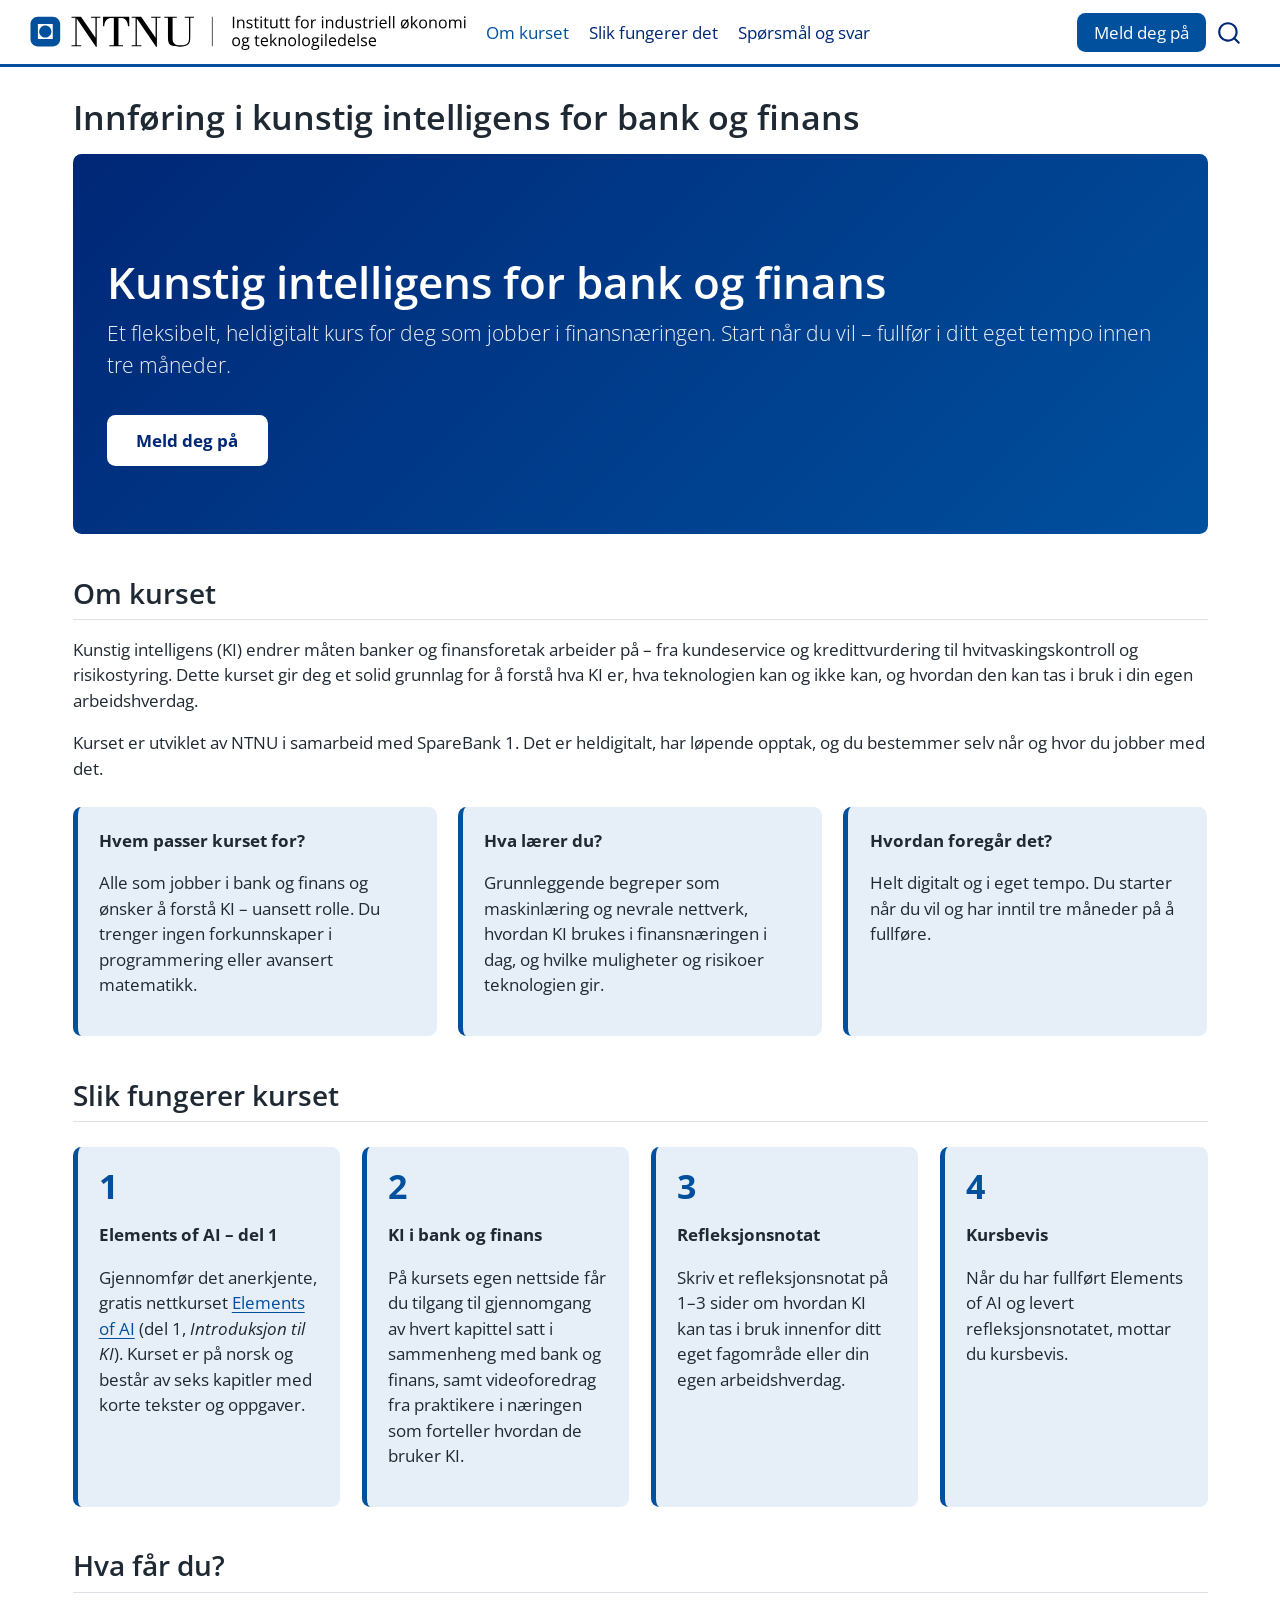
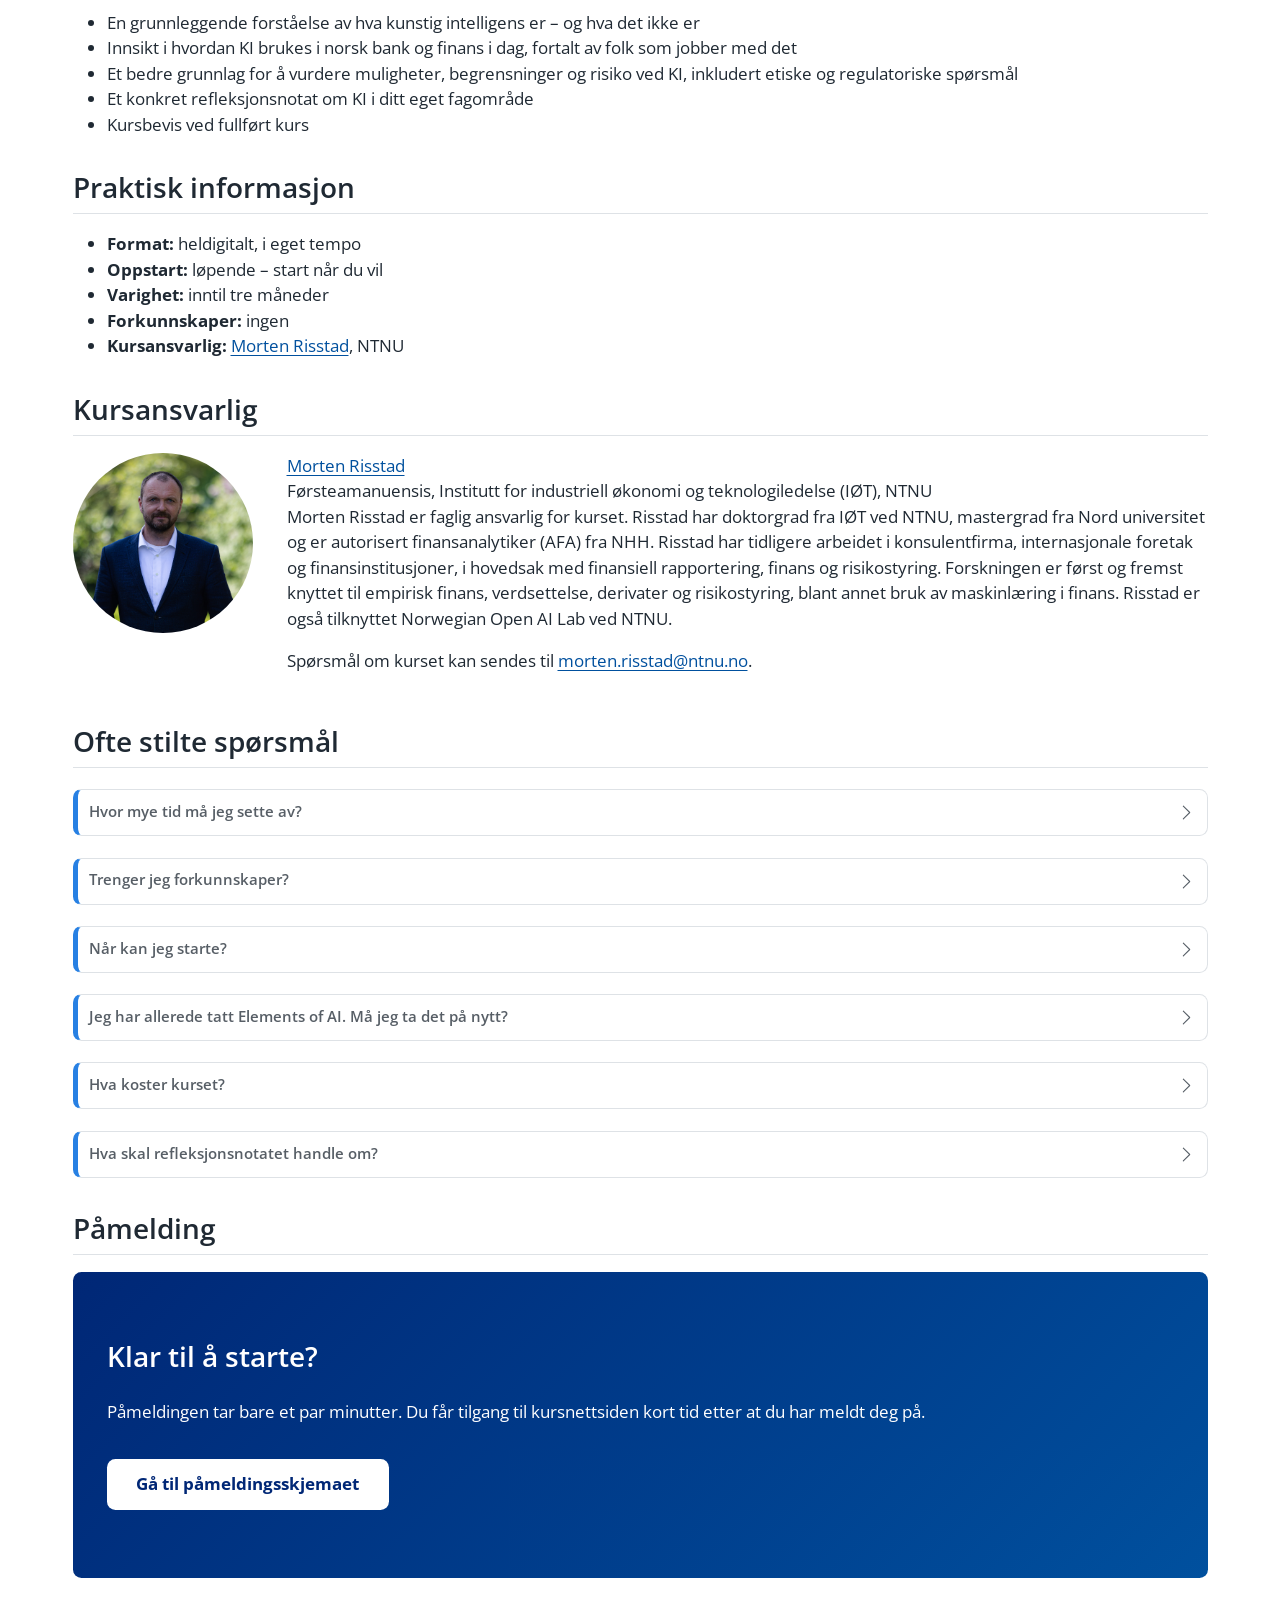
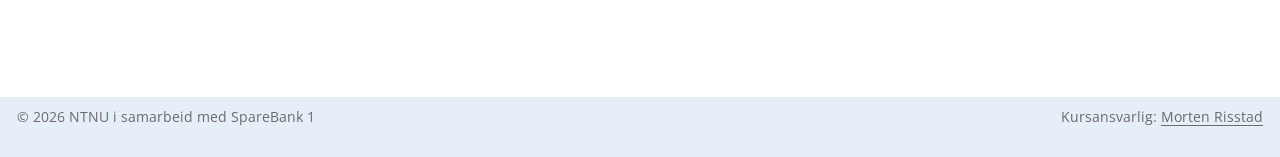
==== index.html @ 24c1d88e "Oppdater nettsiden 2026-10-18 07:39" ====
<!DOCTYPE html>
<html xmlns="http://www.w3.org/1999/xhtml" lang="nb" xml:lang="nb"><head>

<meta charset="utf-8">
<meta name="generator" content="quarto-1.6.40">

<meta name="viewport" content="width=device-width, initial-scale=1.0, user-scalable=yes">


<title>Innføring i kunstig intelligens for bank og finans – KI for bank og finans</title>
<style>
code{white-space: pre-wrap;}
span.smallcaps{font-variant: small-caps;}
div.columns{display: flex; gap: min(4vw, 1.5em);}
div.column{flex: auto; overflow-x: auto;}
div.hanging-indent{margin-left: 1.5em; text-indent: -1.5em;}
ul.task-list{list-style: none;}
ul.task-list li input[type="checkbox"] {
  width: 0.8em;
  margin: 0 0.8em 0.2em -1em; /* quarto-specific, see https://github.com/quarto-dev/quarto-cli/issues/4556 */ 
  vertical-align: middle;
}
</style>


<script src="site_libs/quarto-nav/quarto-nav.js"></script>
<script src="site_libs/quarto-nav/headroom.min.js"></script>
<script src="site_libs/clipboard/clipboard.min.js"></script>
<script src="site_libs/quarto-search/autocomplete.umd.js"></script>
<script src="site_libs/quarto-search/fuse.min.js"></script>
<script src="site_libs/quarto-search/quarto-search.js"></script>
<meta name="quarto:offset" content="./">
<link href="./assets/img/favicon.svg" rel="icon" type="image/svg+xml">
<script src="site_libs/quarto-html/quarto.js"></script>
<script src="site_libs/quarto-html/popper.min.js"></script>
<script src="site_libs/quarto-html/tippy.umd.min.js"></script>
<script src="site_libs/quarto-html/anchor.min.js"></script>
<link href="site_libs/quarto-html/tippy.css" rel="stylesheet">
<link href="site_libs/quarto-html/quarto-syntax-highlighting-549806ee2085284f45b00abea8c6df48.css" rel="stylesheet" id="quarto-text-highlighting-styles">
<script src="site_libs/bootstrap/bootstrap.min.js"></script>
<link href="site_libs/bootstrap/bootstrap-icons.css" rel="stylesheet">
<link href="site_libs/bootstrap/bootstrap-5472ae83352ba0368e7be6b1c4f71857.min.css" rel="stylesheet" append-hash="true" id="quarto-bootstrap" data-mode="light">
<script id="quarto-search-options" type="application/json">{
  "location": "navbar",
  "copy-button": false,
  "collapse-after": 3,
  "panel-placement": "end",
  "type": "overlay",
  "limit": 50,
  "keyboard-shortcut": [
    "f",
    "/",
    "s"
  ],
  "show-item-context": false,
  "language": {
    "search-no-results-text": "Ingen resultater",
    "search-matching-documents-text": "Samsvarende dokumenter",
    "search-copy-link-title": "Kopier link for å søke",
    "search-hide-matches-text": "Skjul ytterlige resultater",
    "search-more-match-text": "annet resultat i dette dokumentet",
    "search-more-matches-text": "andre resultater i dette dokumentet",
    "search-clear-button-title": "Tøm",
    "search-text-placeholder": "",
    "search-detached-cancel-button-title": "Avbryt",
    "search-submit-button-title": "Send inn",
    "search-label": "Søk"
  }
}</script>
<style>html{ scroll-behavior: smooth; }</style>


</head>

<body class="nav-fixed">

<div id="quarto-search-results"></div>
  <header id="quarto-header" class="headroom fixed-top">
    <nav class="navbar navbar-expand-lg " data-bs-theme="dark">
      <div class="navbar-container container-fluid">
      <div class="navbar-brand-container mx-auto">
    <a href="./index.html" class="navbar-brand navbar-brand-logo">
    <img src="./assets/img/logo-iot.svg" alt="NTNU – Institutt for industriell økonomi og teknologiledelse" class="navbar-logo">
    </a>
  </div>
            <div id="quarto-search" class="" title="Søk"></div>
          <button class="navbar-toggler" type="button" data-bs-toggle="collapse" data-bs-target="#navbarCollapse" aria-controls="navbarCollapse" role="menu" aria-expanded="false" aria-label="Slå på navigering" onclick="if (window.quartoToggleHeadroom) { window.quartoToggleHeadroom(); }">
  <span class="navbar-toggler-icon"></span>
</button>
          <div class="collapse navbar-collapse" id="navbarCollapse">
            <ul class="navbar-nav navbar-nav-scroll me-auto">
  <li class="nav-item">
    <a class="nav-link active" href="./index.html" aria-current="page"> 
<span class="menu-text">Om kurset</span></a>
  </li>  
  <li class="nav-item">
    <a class="nav-link" href="./index.html#slik-fungerer-kurset"> 
<span class="menu-text">Slik fungerer det</span></a>
  </li>  
  <li class="nav-item">
    <a class="nav-link" href="./index.html#ofte-stilte-sporsmal"> 
<span class="menu-text">Spørsmål og svar</span></a>
  </li>  
</ul>
            <ul class="navbar-nav navbar-nav-scroll ms-auto">
  <li class="nav-item">
    <a class="nav-link" href="./index.html#pamelding"> 
<span class="menu-text">Meld deg på</span></a>
  </li>  
</ul>
          </div> <!-- /navcollapse -->
            <div class="quarto-navbar-tools">
</div>
      </div> <!-- /container-fluid -->
    </nav>
</header>
<!-- content -->
<div id="quarto-content" class="quarto-container page-columns page-rows-contents page-layout-full page-navbar">
<!-- sidebar -->
<!-- margin-sidebar -->
    
<!-- main -->
<main class="content column-page" id="quarto-document-content"><header id="title-block-header" class="quarto-title-block"><h1 class="title display-7">Innføring i kunstig intelligens for bank og finans</h1></header>

<header id="title-block-header">


</header>


<section id="kunstig-intelligens-for-bank-og-finans" class="level1 hero">
<h1>Kunstig intelligens for bank og finans</h1>
<p><span class="lead">Et fleksibelt, heldigitalt kurs for deg som jobber i finansnæringen. Start når du vil – fullfør i ditt eget tempo innen tre måneder.</span></p>
<p><a href="https://nettskjema.no/a/XXXXXX" class="btn-cta">Meld deg på</a></p>
</section>
<section id="om-kurset" class="level2">
<h2 class="anchored" data-anchor-id="om-kurset">Om kurset</h2>
<p>Kunstig intelligens (KI) endrer måten banker og finansforetak arbeider på – fra kundeservice og kredittvurdering til hvitvaskingskontroll og risikostyring. Dette kurset gir deg et solid grunnlag for å forstå hva KI er, hva teknologien kan og ikke kan, og hvordan den kan tas i bruk i din egen arbeidshverdag.</p>
<p>Kurset er utviklet av NTNU i samarbeid med SpareBank 1. Det er heldigitalt, har løpende opptak, og du bestemmer selv når og hvor du jobber med det.</p>
<div class="card-grid">
<div class="step-card">
<p><strong>Hvem passer kurset for?</strong></p>
<p>Alle som jobber i bank og finans og ønsker å forstå KI – uansett rolle. Du trenger ingen forkunnskaper i programmering eller avansert matematikk.</p>
</div>
<div class="step-card">
<p><strong>Hva lærer du?</strong></p>
<p>Grunnleggende begreper som maskinlæring og nevrale nettverk, hvordan KI brukes i finansnæringen i dag, og hvilke muligheter og risikoer teknologien gir.</p>
</div>
<div class="step-card">
<p><strong>Hvordan foregår det?</strong></p>
<p>Helt digitalt og i eget tempo. Du starter når du vil og har inntil tre måneder på å fullføre.</p>
</div>
</div>
</section>
<section id="slik-fungerer-kurset" class="level2">
<h2 class="anchored" data-anchor-id="slik-fungerer-kurset">Slik fungerer kurset</h2>
<div class="card-grid">
<div class="step-card">
<p><span class="step-number">1</span></p>
<p><strong>Elements of AI – del 1</strong></p>
<p>Gjennomfør det anerkjente, gratis nettkurset <a href="https://www.elementsofai.com/no/">Elements of AI</a> (del 1, <em>Introduksjon til KI</em>). Kurset er på norsk og består av seks kapitler med korte tekster og oppgaver.</p>
</div>
<div class="step-card">
<p><span class="step-number">2</span></p>
<p><strong>KI i bank og finans</strong></p>
<p>På kursets egen nettside får du tilgang til gjennomgang av hvert kapittel satt i sammenheng med bank og finans, samt videoforedrag fra praktikere i næringen som forteller hvordan de bruker KI.</p>
</div>
<div class="step-card">
<p><span class="step-number">3</span></p>
<p><strong>Refleksjonsnotat</strong></p>
<p>Skriv et refleksjonsnotat på 1–3 sider om hvordan KI kan tas i bruk innenfor ditt eget fagområde eller din egen arbeidshverdag.</p>
</div>
<div class="step-card">
<p><span class="step-number">4</span></p>
<p><strong>Kursbevis</strong></p>
<p>Når du har fullført Elements of AI og levert refleksjonsnotatet, mottar du kursbevis.</p>
</div>
</div>
</section>
<section id="hva-far-du" class="level2">
<h2 class="anchored" data-anchor-id="hva-far-du">Hva får du?</h2>
<ul>
<li>En grunnleggende forståelse av hva kunstig intelligens er – og hva det ikke er</li>
<li>Innsikt i hvordan KI brukes i norsk bank og finans i dag, fortalt av folk som jobber med det</li>
<li>Et bedre grunnlag for å vurdere muligheter, begrensninger og risiko ved KI, inkludert etiske og regulatoriske spørsmål</li>
<li>Et konkret refleksjonsnotat om KI i ditt eget fagområde</li>
<li>Kursbevis ved fullført kurs</li>
</ul>
</section>
<section id="praktisk-informasjon" class="level2">
<h2 class="anchored" data-anchor-id="praktisk-informasjon">Praktisk informasjon</h2>
<ul>
<li><strong>Format:</strong> heldigitalt, i eget tempo</li>
<li><strong>Oppstart:</strong> løpende – start når du vil</li>
<li><strong>Varighet:</strong> inntil tre måneder</li>
<li><strong>Forkunnskaper:</strong> ingen</li>
<li><strong>Kursansvarlig:</strong> <a href="https://www.ntnu.no/ansatte/morten.risstad">Morten Risstad</a>, NTNU</li>
</ul>
</section>
<section id="kursansvarlig" class="level2">
<h2 class="anchored" data-anchor-id="kursansvarlig">Kursansvarlig</h2>
<div class="kursansvarlig">
<p><img src="bilder/morten-risstad.jpg" class="portrett img-fluid" alt="Portrett av Morten Risstad"></p>
<div class="kursansvarlig-tekst">
<p><strong><a href="https://www.ntnu.no/ansatte/morten.risstad">Morten Risstad</a></strong><br>
Førsteamanuensis, Institutt for industriell økonomi og teknologiledelse (IØT), NTNU</p>
<p>Morten Risstad er faglig ansvarlig for kurset. Risstad har doktorgrad fra IØT ved NTNU, mastergrad fra Nord universitet og er autorisert finansanalytiker (AFA) fra NHH. Risstad har tidligere arbeidet i konsulentfirma, internasjonale foretak og finansinstitusjoner, i hovedsak med finansiell rapportering, finans og risikostyring. Forskningen er først og fremst knyttet til empirisk finans, verdsettelse, derivater og risikostyring, blant annet bruk av maskinlæring i finans. Risstad er også tilknyttet Norwegian Open AI Lab ved NTNU.</p>
<p>Spørsmål om kurset kan sendes til <a href="mailto:morten.risstad@ntnu.no">morten.risstad@ntnu.no</a>.</p>
</div>
</div>
</section>
<section id="ofte-stilte-sporsmal" class="level2">
<h2 class="anchored" data-anchor-id="ofte-stilte-sporsmal">Ofte stilte spørsmål</h2>
<div class="callout callout-style-simple callout-note no-icon callout-titled">
<div class="callout-header d-flex align-content-center" data-bs-toggle="collapse" data-bs-target=".callout-1-contents" aria-controls="callout-1" aria-expanded="false" aria-label="Toggle callout">
<div class="callout-icon-container">
<i class="callout-icon no-icon"></i>
</div>
<div class="callout-title-container flex-fill">
Hvor mye tid må jeg sette av?
</div>
<div class="callout-btn-toggle d-inline-block border-0 py-1 ps-1 pe-0 float-end"><i class="callout-toggle"></i></div>
</div>
<div id="callout-1" class="callout-1-contents callout-collapse collapse">
<div class="callout-body-container callout-body">
<p>Det varierer fra person til person. Elements of AI er laget for å kunne tas ved siden av jobb, og du har inntil tre måneder på deg til å fullføre hele kurset.</p>
</div>
</div>
</div>
<div class="callout callout-style-simple callout-note no-icon callout-titled">
<div class="callout-header d-flex align-content-center" data-bs-toggle="collapse" data-bs-target=".callout-2-contents" aria-controls="callout-2" aria-expanded="false" aria-label="Toggle callout">
<div class="callout-icon-container">
<i class="callout-icon no-icon"></i>
</div>
<div class="callout-title-container flex-fill">
Trenger jeg forkunnskaper?
</div>
<div class="callout-btn-toggle d-inline-block border-0 py-1 ps-1 pe-0 float-end"><i class="callout-toggle"></i></div>
</div>
<div id="callout-2" class="callout-2-contents callout-collapse collapse">
<div class="callout-body-container callout-body">
<p>Nei. Kurset krever ingen kunnskaper om programmering eller avansert matematikk.</p>
</div>
</div>
</div>
<div class="callout callout-style-simple callout-note no-icon callout-titled">
<div class="callout-header d-flex align-content-center" data-bs-toggle="collapse" data-bs-target=".callout-3-contents" aria-controls="callout-3" aria-expanded="false" aria-label="Toggle callout">
<div class="callout-icon-container">
<i class="callout-icon no-icon"></i>
</div>
<div class="callout-title-container flex-fill">
Når kan jeg starte?
</div>
<div class="callout-btn-toggle d-inline-block border-0 py-1 ps-1 pe-0 float-end"><i class="callout-toggle"></i></div>
</div>
<div id="callout-3" class="callout-3-contents callout-collapse collapse">
<div class="callout-body-container callout-body">
<p>Når du vil. Kurset har løpende opptak, og du får tilgang til kursnettsiden kort tid etter påmelding.</p>
</div>
</div>
</div>
<div class="callout callout-style-simple callout-note no-icon callout-titled">
<div class="callout-header d-flex align-content-center" data-bs-toggle="collapse" data-bs-target=".callout-4-contents" aria-controls="callout-4" aria-expanded="false" aria-label="Toggle callout">
<div class="callout-icon-container">
<i class="callout-icon no-icon"></i>
</div>
<div class="callout-title-container flex-fill">
Jeg har allerede tatt Elements of AI. Må jeg ta det på nytt?
</div>
<div class="callout-btn-toggle d-inline-block border-0 py-1 ps-1 pe-0 float-end"><i class="callout-toggle"></i></div>
</div>
<div id="callout-4" class="callout-4-contents callout-collapse collapse">
<div class="callout-body-container callout-body">
<p>Nei. Har du allerede fullført del 1 av Elements of AI, kan du legge ved kursbeviset ditt derfra og gå rett videre til kursnettsiden og refleksjonsnotatet.</p>
</div>
</div>
</div>
<div class="callout callout-style-simple callout-note no-icon callout-titled">
<div class="callout-header d-flex align-content-center" data-bs-toggle="collapse" data-bs-target=".callout-5-contents" aria-controls="callout-5" aria-expanded="false" aria-label="Toggle callout">
<div class="callout-icon-container">
<i class="callout-icon no-icon"></i>
</div>
<div class="callout-title-container flex-fill">
Hva koster kurset?
</div>
<div class="callout-btn-toggle d-inline-block border-0 py-1 ps-1 pe-0 float-end"><i class="callout-toggle"></i></div>
</div>
<div id="callout-5" class="callout-5-contents callout-collapse collapse">
<div class="callout-body-container callout-body">
<p>Ta kontakt med kursansvarlig for pris og vilkår.</p>
</div>
</div>
</div>
<div class="callout callout-style-simple callout-note no-icon callout-titled">
<div class="callout-header d-flex align-content-center" data-bs-toggle="collapse" data-bs-target=".callout-6-contents" aria-controls="callout-6" aria-expanded="false" aria-label="Toggle callout">
<div class="callout-icon-container">
<i class="callout-icon no-icon"></i>
</div>
<div class="callout-title-container flex-fill">
Hva skal refleksjonsnotatet handle om?
</div>
<div class="callout-btn-toggle d-inline-block border-0 py-1 ps-1 pe-0 float-end"><i class="callout-toggle"></i></div>
</div>
<div id="callout-6" class="callout-6-contents callout-collapse collapse">
<div class="callout-body-container callout-body">
<p>Du reflekterer over hvordan KI kan brukes innenfor ditt eget fagområde: Hvilke oppgaver kan KI løse eller forbedre? Hvilke gevinster og risikoer ser du? Nærmere retningslinjer finner du på kursnettsiden.</p>
</div>
</div>
</div>
</section>
<section id="pamelding" class="level2">
<h2 class="anchored" data-anchor-id="pamelding">Påmelding</h2>
</section>
<section id="klar-til-å-starte" class="level2 unnumbered hero">
<h2 class="unnumbered anchored" data-anchor-id="klar-til-å-starte">Klar til å starte?</h2>
<p>Påmeldingen tar bare et par minutter. Du får tilgang til kursnettsiden kort tid etter at du har meldt deg på.</p>
<p><a href="https://nettskjema.no/a/XXXXXX" class="btn-cta">Gå til påmeldingsskjemaet</a></p>
</section>



</main> <!-- /main -->
<script id="quarto-html-after-body" type="application/javascript">
window.document.addEventListener("DOMContentLoaded", function (event) {
  const toggleBodyColorMode = (bsSheetEl) => {
    const mode = bsSheetEl.getAttribute("data-mode");
    const bodyEl = window.document.querySelector("body");
    if (mode === "dark") {
      bodyEl.classList.add("quarto-dark");
      bodyEl.classList.remove("quarto-light");
    } else {
      bodyEl.classList.add("quarto-light");
      bodyEl.classList.remove("quarto-dark");
    }
  }
  const toggleBodyColorPrimary = () => {
    const bsSheetEl = window.document.querySelector("link#quarto-bootstrap");
    if (bsSheetEl) {
      toggleBodyColorMode(bsSheetEl);
    }
  }
  toggleBodyColorPrimary();  
  const icon = "";
  const anchorJS = new window.AnchorJS();
  anchorJS.options = {
    placement: 'right',
    icon: icon
  };
  anchorJS.add('.anchored');
  const isCodeAnnotation = (el) => {
    for (const clz of el.classList) {
      if (clz.startsWith('code-annotation-')) {                     
        return true;
      }
    }
    return false;
  }
  const onCopySuccess = function(e) {
    // button target
    const button = e.trigger;
    // don't keep focus
    button.blur();
    // flash "checked"
    button.classList.add('code-copy-button-checked');
    var currentTitle = button.getAttribute("title");
    button.setAttribute("title", "Kopiert!");
    let tooltip;
    if (window.bootstrap) {
      button.setAttribute("data-bs-toggle", "tooltip");
      button.setAttribute("data-bs-placement", "left");
      button.setAttribute("data-bs-title", "Kopiert!");
      tooltip = new bootstrap.Tooltip(button, 
        { trigger: "manual", 
          customClass: "code-copy-button-tooltip",
          offset: [0, -8]});
      tooltip.show();    
    }
    setTimeout(function() {
      if (tooltip) {
        tooltip.hide();
        button.removeAttribute("data-bs-title");
        button.removeAttribute("data-bs-toggle");
        button.removeAttribute("data-bs-placement");
      }
      button.setAttribute("title", currentTitle);
      button.classList.remove('code-copy-button-checked');
    }, 1000);
    // clear code selection
    e.clearSelection();
  }
  const getTextToCopy = function(trigger) {
      const codeEl = trigger.previousElementSibling.cloneNode(true);
      for (const childEl of codeEl.children) {
        if (isCodeAnnotation(childEl)) {
          childEl.remove();
        }
      }
      return codeEl.innerText;
  }
  const clipboard = new window.ClipboardJS('.code-copy-button:not([data-in-quarto-modal])', {
    text: getTextToCopy
  });
  clipboard.on('success', onCopySuccess);
  if (window.document.getElementById('quarto-embedded-source-code-modal')) {
    const clipboardModal = new window.ClipboardJS('.code-copy-button[data-in-quarto-modal]', {
      text: getTextToCopy,
      container: window.document.getElementById('quarto-embedded-source-code-modal')
    });
    clipboardModal.on('success', onCopySuccess);
  }
    var localhostRegex = new RegExp(/^(?:http|https):\/\/localhost\:?[0-9]*\//);
    var mailtoRegex = new RegExp(/^mailto:/);
      var filterRegex = new RegExp('/' + window.location.host + '/');
    var isInternal = (href) => {
        return filterRegex.test(href) || localhostRegex.test(href) || mailtoRegex.test(href);
    }
    // Inspect non-navigation links and adorn them if external
 	var links = window.document.querySelectorAll('a[href]:not(.nav-link):not(.navbar-brand):not(.toc-action):not(.sidebar-link):not(.sidebar-item-toggle):not(.pagination-link):not(.no-external):not([aria-hidden]):not(.dropdown-item):not(.quarto-navigation-tool):not(.about-link)');
    for (var i=0; i<links.length; i++) {
      const link = links[i];
      if (!isInternal(link.href)) {
        // undo the damage that might have been done by quarto-nav.js in the case of
        // links that we want to consider external
        if (link.dataset.originalHref !== undefined) {
          link.href = link.dataset.originalHref;
        }
          // target, if specified
          link.setAttribute("target", "_blank");
          if (link.getAttribute("rel") === null) {
            link.setAttribute("rel", "noopener");
          }
      }
    }
  function tippyHover(el, contentFn, onTriggerFn, onUntriggerFn) {
    const config = {
      allowHTML: true,
      maxWidth: 500,
      delay: 100,
      arrow: false,
      appendTo: function(el) {
          return el.parentElement;
      },
      interactive: true,
      interactiveBorder: 10,
      theme: 'quarto',
      placement: 'bottom-start',
    };
    if (contentFn) {
      config.content = contentFn;
    }
    if (onTriggerFn) {
      config.onTrigger = onTriggerFn;
    }
    if (onUntriggerFn) {
      config.onUntrigger = onUntriggerFn;
    }
    window.tippy(el, config); 
  }
  const noterefs = window.document.querySelectorAll('a[role="doc-noteref"]');
  for (var i=0; i<noterefs.length; i++) {
    const ref = noterefs[i];
    tippyHover(ref, function() {
      // use id or data attribute instead here
      let href = ref.getAttribute('data-footnote-href') || ref.getAttribute('href');
      try { href = new URL(href).hash; } catch {}
      const id = href.replace(/^#\/?/, "");
      const note = window.document.getElementById(id);
      if (note) {
        return note.innerHTML;
      } else {
        return "";
      }
    });
  }
  const xrefs = window.document.querySelectorAll('a.quarto-xref');
  const processXRef = (id, note) => {
    // Strip column container classes
    const stripColumnClz = (el) => {
      el.classList.remove("page-full", "page-columns");
      if (el.children) {
        for (const child of el.children) {
          stripColumnClz(child);
        }
      }
    }
    stripColumnClz(note)
    if (id === null || id.startsWith('sec-')) {
      // Special case sections, only their first couple elements
      const container = document.createElement("div");
      if (note.children && note.children.length > 2) {
        container.appendChild(note.children[0].cloneNode(true));
        for (let i = 1; i < note.children.length; i++) {
          const child = note.children[i];
          if (child.tagName === "P" && child.innerText === "") {
            continue;
          } else {
            container.appendChild(child.cloneNode(true));
            break;
          }
        }
        if (window.Quarto?.typesetMath) {
          window.Quarto.typesetMath(container);
        }
        return container.innerHTML
      } else {
        if (window.Quarto?.typesetMath) {
          window.Quarto.typesetMath(note);
        }
        return note.innerHTML;
      }
    } else {
      // Remove any anchor links if they are present
      const anchorLink = note.querySelector('a.anchorjs-link');
      if (anchorLink) {
        anchorLink.remove();
      }
      if (window.Quarto?.typesetMath) {
        window.Quarto.typesetMath(note);
      }
      if (note.classList.contains("callout")) {
        return note.outerHTML;
      } else {
        return note.innerHTML;
      }
    }
  }
  for (var i=0; i<xrefs.length; i++) {
    const xref = xrefs[i];
    tippyHover(xref, undefined, function(instance) {
      instance.disable();
      let url = xref.getAttribute('href');
      let hash = undefined; 
      if (url.startsWith('#')) {
        hash = url;
      } else {
        try { hash = new URL(url).hash; } catch {}
      }
      if (hash) {
        const id = hash.replace(/^#\/?/, "");
        const note = window.document.getElementById(id);
        if (note !== null) {
          try {
            const html = processXRef(id, note.cloneNode(true));
            instance.setContent(html);
          } finally {
            instance.enable();
            instance.show();
          }
        } else {
          // See if we can fetch this
          fetch(url.split('#')[0])
          .then(res => res.text())
          .then(html => {
            const parser = new DOMParser();
            const htmlDoc = parser.parseFromString(html, "text/html");
            const note = htmlDoc.getElementById(id);
            if (note !== null) {
              const html = processXRef(id, note);
              instance.setContent(html);
            } 
          }).finally(() => {
            instance.enable();
            instance.show();
          });
        }
      } else {
        // See if we can fetch a full url (with no hash to target)
        // This is a special case and we should probably do some content thinning / targeting
        fetch(url)
        .then(res => res.text())
        .then(html => {
          const parser = new DOMParser();
          const htmlDoc = parser.parseFromString(html, "text/html");
          const note = htmlDoc.querySelector('main.content');
          if (note !== null) {
            // This should only happen for chapter cross references
            // (since there is no id in the URL)
            // remove the first header
            if (note.children.length > 0 && note.children[0].tagName === "HEADER") {
              note.children[0].remove();
            }
            const html = processXRef(null, note);
            instance.setContent(html);
          } 
        }).finally(() => {
          instance.enable();
          instance.show();
        });
      }
    }, function(instance) {
    });
  }
      let selectedAnnoteEl;
      const selectorForAnnotation = ( cell, annotation) => {
        let cellAttr = 'data-code-cell="' + cell + '"';
        let lineAttr = 'data-code-annotation="' +  annotation + '"';
        const selector = 'span[' + cellAttr + '][' + lineAttr + ']';
        return selector;
      }
      const selectCodeLines = (annoteEl) => {
        const doc = window.document;
        const targetCell = annoteEl.getAttribute("data-target-cell");
        const targetAnnotation = annoteEl.getAttribute("data-target-annotation");
        const annoteSpan = window.document.querySelector(selectorForAnnotation(targetCell, targetAnnotation));
        const lines = annoteSpan.getAttribute("data-code-lines").split(",");
        const lineIds = lines.map((line) => {
          return targetCell + "-" + line;
        })
        let top = null;
        let height = null;
        let parent = null;
        if (lineIds.length > 0) {
            //compute the position of the single el (top and bottom and make a div)
            const el = window.document.getElementById(lineIds[0]);
            top = el.offsetTop;
            height = el.offsetHeight;
            parent = el.parentElement.parentElement;
          if (lineIds.length > 1) {
            const lastEl = window.document.getElementById(lineIds[lineIds.length - 1]);
            const bottom = lastEl.offsetTop + lastEl.offsetHeight;
            height = bottom - top;
          }
          if (top !== null && height !== null && parent !== null) {
            // cook up a div (if necessary) and position it 
            let div = window.document.getElementById("code-annotation-line-highlight");
            if (div === null) {
              div = window.document.createElement("div");
              div.setAttribute("id", "code-annotation-line-highlight");
              div.style.position = 'absolute';
              parent.appendChild(div);
            }
            div.style.top = top - 2 + "px";
            div.style.height = height + 4 + "px";
            div.style.left = 0;
            let gutterDiv = window.document.getElementById("code-annotation-line-highlight-gutter");
            if (gutterDiv === null) {
              gutterDiv = window.document.createElement("div");
              gutterDiv.setAttribute("id", "code-annotation-line-highlight-gutter");
              gutterDiv.style.position = 'absolute';
              const codeCell = window.document.getElementById(targetCell);
              const gutter = codeCell.querySelector('.code-annotation-gutter');
              gutter.appendChild(gutterDiv);
            }
            gutterDiv.style.top = top - 2 + "px";
            gutterDiv.style.height = height + 4 + "px";
          }
          selectedAnnoteEl = annoteEl;
        }
      };
      const unselectCodeLines = () => {
        const elementsIds = ["code-annotation-line-highlight", "code-annotation-line-highlight-gutter"];
        elementsIds.forEach((elId) => {
          const div = window.document.getElementById(elId);
          if (div) {
            div.remove();
          }
        });
        selectedAnnoteEl = undefined;
      };
        // Handle positioning of the toggle
    window.addEventListener(
      "resize",
      throttle(() => {
        elRect = undefined;
        if (selectedAnnoteEl) {
          selectCodeLines(selectedAnnoteEl);
        }
      }, 10)
    );
    function throttle(fn, ms) {
    let throttle = false;
    let timer;
      return (...args) => {
        if(!throttle) { // first call gets through
            fn.apply(this, args);
            throttle = true;
        } else { // all the others get throttled
            if(timer) clearTimeout(timer); // cancel #2
            timer = setTimeout(() => {
              fn.apply(this, args);
              timer = throttle = false;
            }, ms);
        }
      };
    }
      // Attach click handler to the DT
      const annoteDls = window.document.querySelectorAll('dt[data-target-cell]');
      for (const annoteDlNode of annoteDls) {
        annoteDlNode.addEventListener('click', (event) => {
          const clickedEl = event.target;
          if (clickedEl !== selectedAnnoteEl) {
            unselectCodeLines();
            const activeEl = window.document.querySelector('dt[data-target-cell].code-annotation-active');
            if (activeEl) {
              activeEl.classList.remove('code-annotation-active');
            }
            selectCodeLines(clickedEl);
            clickedEl.classList.add('code-annotation-active');
          } else {
            // Unselect the line
            unselectCodeLines();
            clickedEl.classList.remove('code-annotation-active');
          }
        });
      }
  const findCites = (el) => {
    const parentEl = el.parentElement;
    if (parentEl) {
      const cites = parentEl.dataset.cites;
      if (cites) {
        return {
          el,
          cites: cites.split(' ')
        };
      } else {
        return findCites(el.parentElement)
      }
    } else {
      return undefined;
    }
  };
  var bibliorefs = window.document.querySelectorAll('a[role="doc-biblioref"]');
  for (var i=0; i<bibliorefs.length; i++) {
    const ref = bibliorefs[i];
    const citeInfo = findCites(ref);
    if (citeInfo) {
      tippyHover(citeInfo.el, function() {
        var popup = window.document.createElement('div');
        citeInfo.cites.forEach(function(cite) {
          var citeDiv = window.document.createElement('div');
          citeDiv.classList.add('hanging-indent');
          citeDiv.classList.add('csl-entry');
          var biblioDiv = window.document.getElementById('ref-' + cite);
          if (biblioDiv) {
            citeDiv.innerHTML = biblioDiv.innerHTML;
          }
          popup.appendChild(citeDiv);
        });
        return popup.innerHTML;
      });
    }
  }
});
</script>
</div> <!-- /content -->
<footer class="footer">
  <div class="nav-footer">
    <div class="nav-footer-left">
<p>© 2026 NTNU i samarbeid med SpareBank 1</p>
</div>   
    <div class="nav-footer-center">
      &nbsp;
    </div>
    <div class="nav-footer-right">
<p>Kursansvarlig: <a href="https://www.ntnu.no/ansatte/morten.risstad">Morten Risstad</a></p>
</div>
  </div>
</footer>




<script src="site_libs/quarto-html/zenscroll-min.js"></script>
</body></html>
---- site_libs/quarto-html/tippy.css ----
.tippy-box[data-animation=fade][data-state=hidden]{opacity:0}[data-tippy-root]{max-width:calc(100vw - 10px)}.tippy-box{position:relative;background-color:#333;color:#fff;border-radius:4px;font-size:14px;line-height:1.4;white-space:normal;outline:0;transition-property:transform,visibility,opacity}.tippy-box[data-placement^=top]>.tippy-arrow{bottom:0}.tippy-box[data-placement^=top]>.tippy-arrow:before{bottom:-7px;left:0;border-width:8px 8px 0;border-top-color:initial;transform-origin:center top}.tippy-box[data-placement^=bottom]>.tippy-arrow{top:0}.tippy-box[data-placement^=bottom]>.tippy-arrow:before{top:-7px;left:0;border-width:0 8px 8px;border-bottom-color:initial;transform-origin:center bottom}.tippy-box[data-placement^=left]>.tippy-arrow{right:0}.tippy-box[data-placement^=left]>.tippy-arrow:before{border-width:8px 0 8px 8px;border-left-color:initial;right:-7px;transform-origin:center left}.tippy-box[data-placement^=right]>.tippy-arrow{left:0}.tippy-box[data-placement^=right]>.tippy-arrow:before{left:-7px;border-width:8px 8px 8px 0;border-right-color:initial;transform-origin:center right}.tippy-box[data-inertia][data-state=visible]{transition-timing-function:cubic-bezier(.54,1.5,.38,1.11)}.tippy-arrow{width:16px;height:16px;color:#333}.tippy-arrow:before{content:"";position:absolute;border-color:transparent;border-style:solid}.tippy-content{position:relative;padding:5px 9px;z-index:1}
---- site_libs/quarto-html/quarto-syntax-highlighting-549806ee2085284f45b00abea8c6df48.css ----
/* quarto syntax highlight colors */
:root {
  --quarto-hl-ot-color: #003B4F;
  --quarto-hl-at-color: #657422;
  --quarto-hl-ss-color: #20794D;
  --quarto-hl-an-color: #5E5E5E;
  --quarto-hl-fu-color: #4758AB;
  --quarto-hl-st-color: #20794D;
  --quarto-hl-cf-color: #003B4F;
  --quarto-hl-op-color: #5E5E5E;
  --quarto-hl-er-color: #AD0000;
  --quarto-hl-bn-color: #AD0000;
  --quarto-hl-al-color: #AD0000;
  --quarto-hl-va-color: #111111;
  --quarto-hl-bu-color: inherit;
  --quarto-hl-ex-color: inherit;
  --quarto-hl-pp-color: #AD0000;
  --quarto-hl-in-color: #5E5E5E;
  --quarto-hl-vs-color: #20794D;
  --quarto-hl-wa-color: #5E5E5E;
  --quarto-hl-do-color: #5E5E5E;
  --quarto-hl-im-color: #00769E;
  --quarto-hl-ch-color: #20794D;
  --quarto-hl-dt-color: #AD0000;
  --quarto-hl-fl-color: #AD0000;
  --quarto-hl-co-color: #5E5E5E;
  --quarto-hl-cv-color: #5E5E5E;
  --quarto-hl-cn-color: #8f5902;
  --quarto-hl-sc-color: #5E5E5E;
  --quarto-hl-dv-color: #AD0000;
  --quarto-hl-kw-color: #003B4F;
}

/* other quarto variables */
:root {
  --quarto-font-monospace: SFMono-Regular, Menlo, Monaco, Consolas, "Liberation Mono", "Courier New", monospace;
}

pre > code.sourceCode > span {
  color: #003B4F;
}

code span {
  color: #003B4F;
}

code.sourceCode > span {
  color: #003B4F;
}

div.sourceCode,
div.sourceCode pre.sourceCode {
  color: #003B4F;
}

code span.ot {
  color: #003B4F;
  font-style: inherit;
}

code span.at {
  color: #657422;
  font-style: inherit;
}

code span.ss {
  color: #20794D;
  font-style: inherit;
}

code span.an {
  color: #5E5E5E;
  font-style: inherit;
}

code span.fu {
  color: #4758AB;
  font-style: inherit;
}

code span.st {
  color: #20794D;
  font-style: inherit;
}

code span.cf {
  color: #003B4F;
  font-weight: bold;
  font-style: inherit;
}

code span.op {
  color: #5E5E5E;
  font-style: inherit;
}

code span.er {
  color: #AD0000;
  font-style: inherit;
}

code span.bn {
  color: #AD0000;
  font-style: inherit;
}

code span.al {
  color: #AD0000;
  font-style: inherit;
}

code span.va {
  color: #111111;
  font-style: inherit;
}

code span.bu {
  font-style: inherit;
}

code span.ex {
  font-style: inherit;
}

code span.pp {
  color: #AD0000;
  font-style: inherit;
}

code span.in {
  color: #5E5E5E;
  font-style: inherit;
}

code span.vs {
  color: #20794D;
  font-style: inherit;
}

code span.wa {
  color: #5E5E5E;
  font-style: italic;
}

code span.do {
  color: #5E5E5E;
  font-style: italic;
}

code span.im {
  color: #00769E;
  font-style: inherit;
}

code span.ch {
  color: #20794D;
  font-style: inherit;
}

code span.dt {
  color: #AD0000;
  font-style: inherit;
}

code span.fl {
  color: #AD0000;
  font-style: inherit;
}

code span.co {
  color: #5E5E5E;
  font-style: inherit;
}

code span.cv {
  color: #5E5E5E;
  font-style: italic;
}

code span.cn {
  color: #8f5902;
  font-style: inherit;
}

code span.sc {
  color: #5E5E5E;
  font-style: inherit;
}

code span.dv {
  color: #AD0000;
  font-style: inherit;
}

code span.kw {
  color: #003B4F;
  font-weight: bold;
  font-style: inherit;
}

.prevent-inlining {
  content: "</";
}

/*# sourceMappingURL=ae99138f4fbc2fb4c9f5e5cd69c22459.css.map */
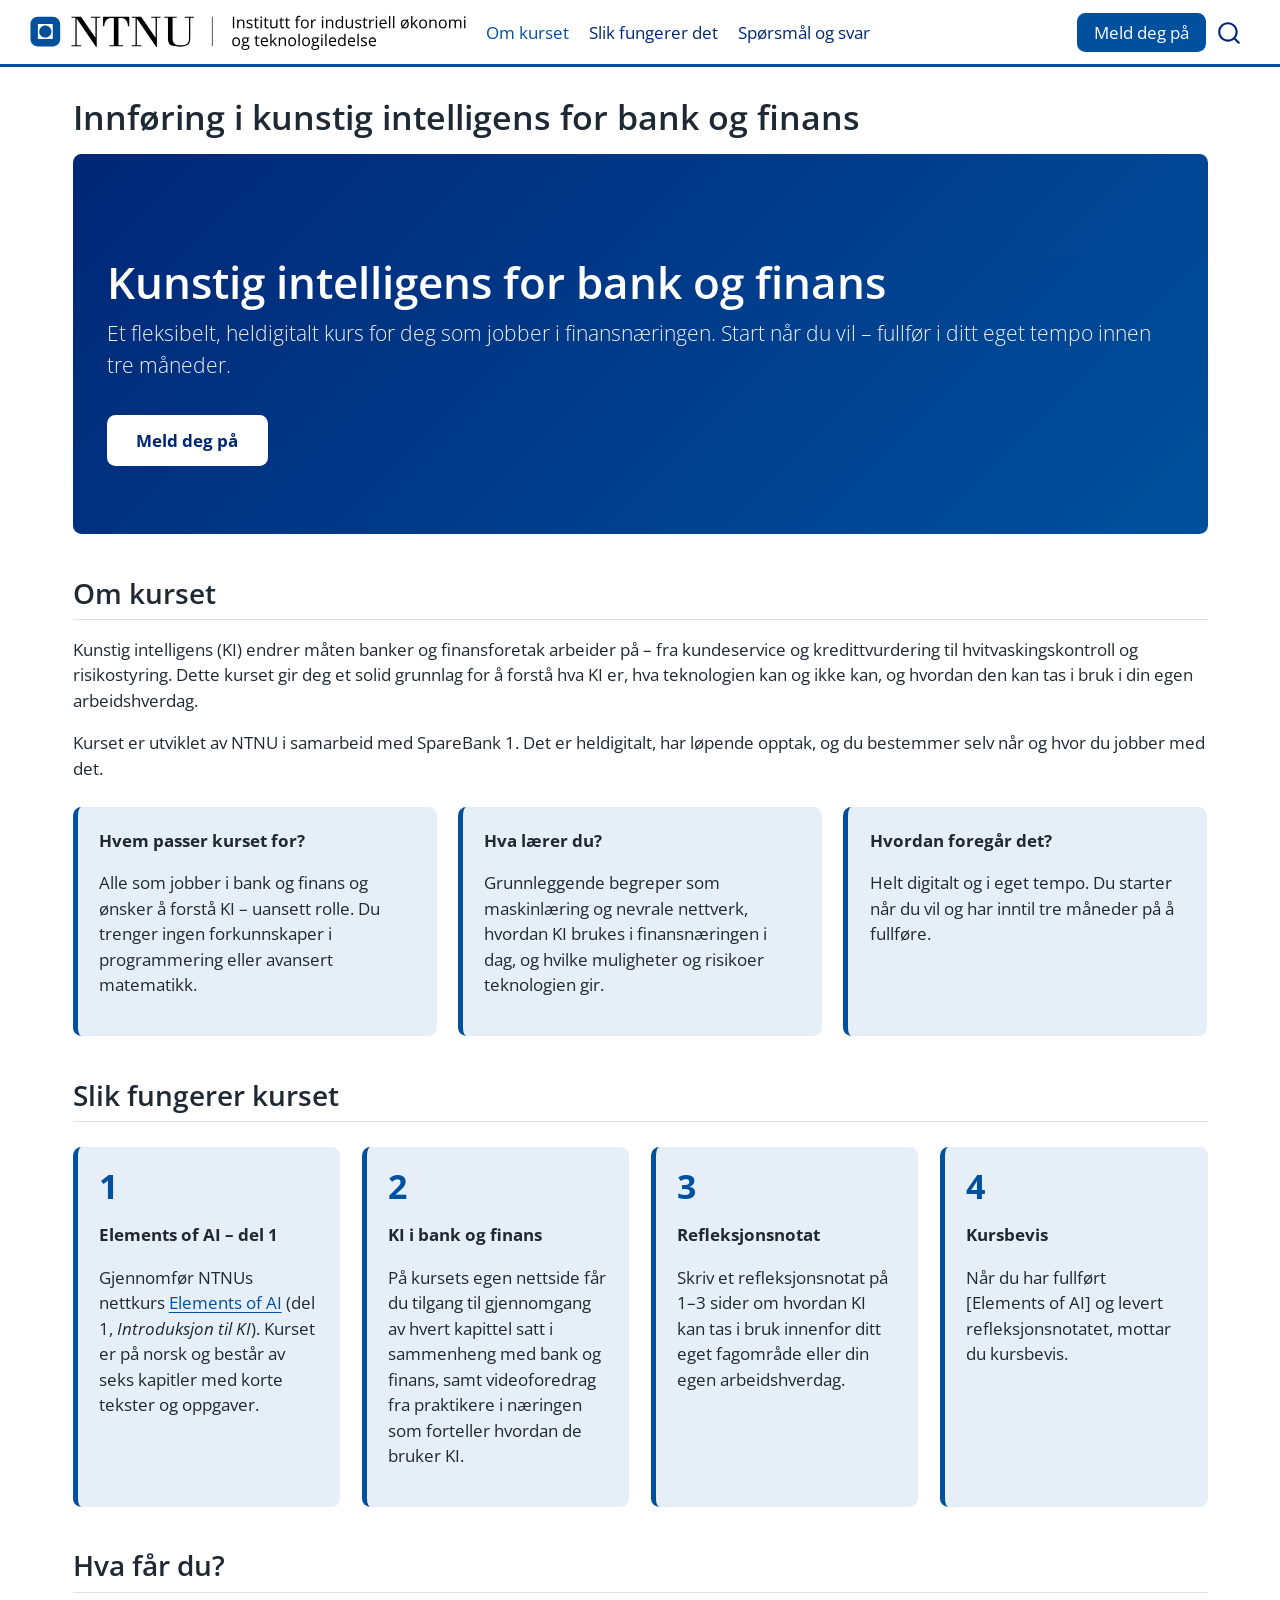
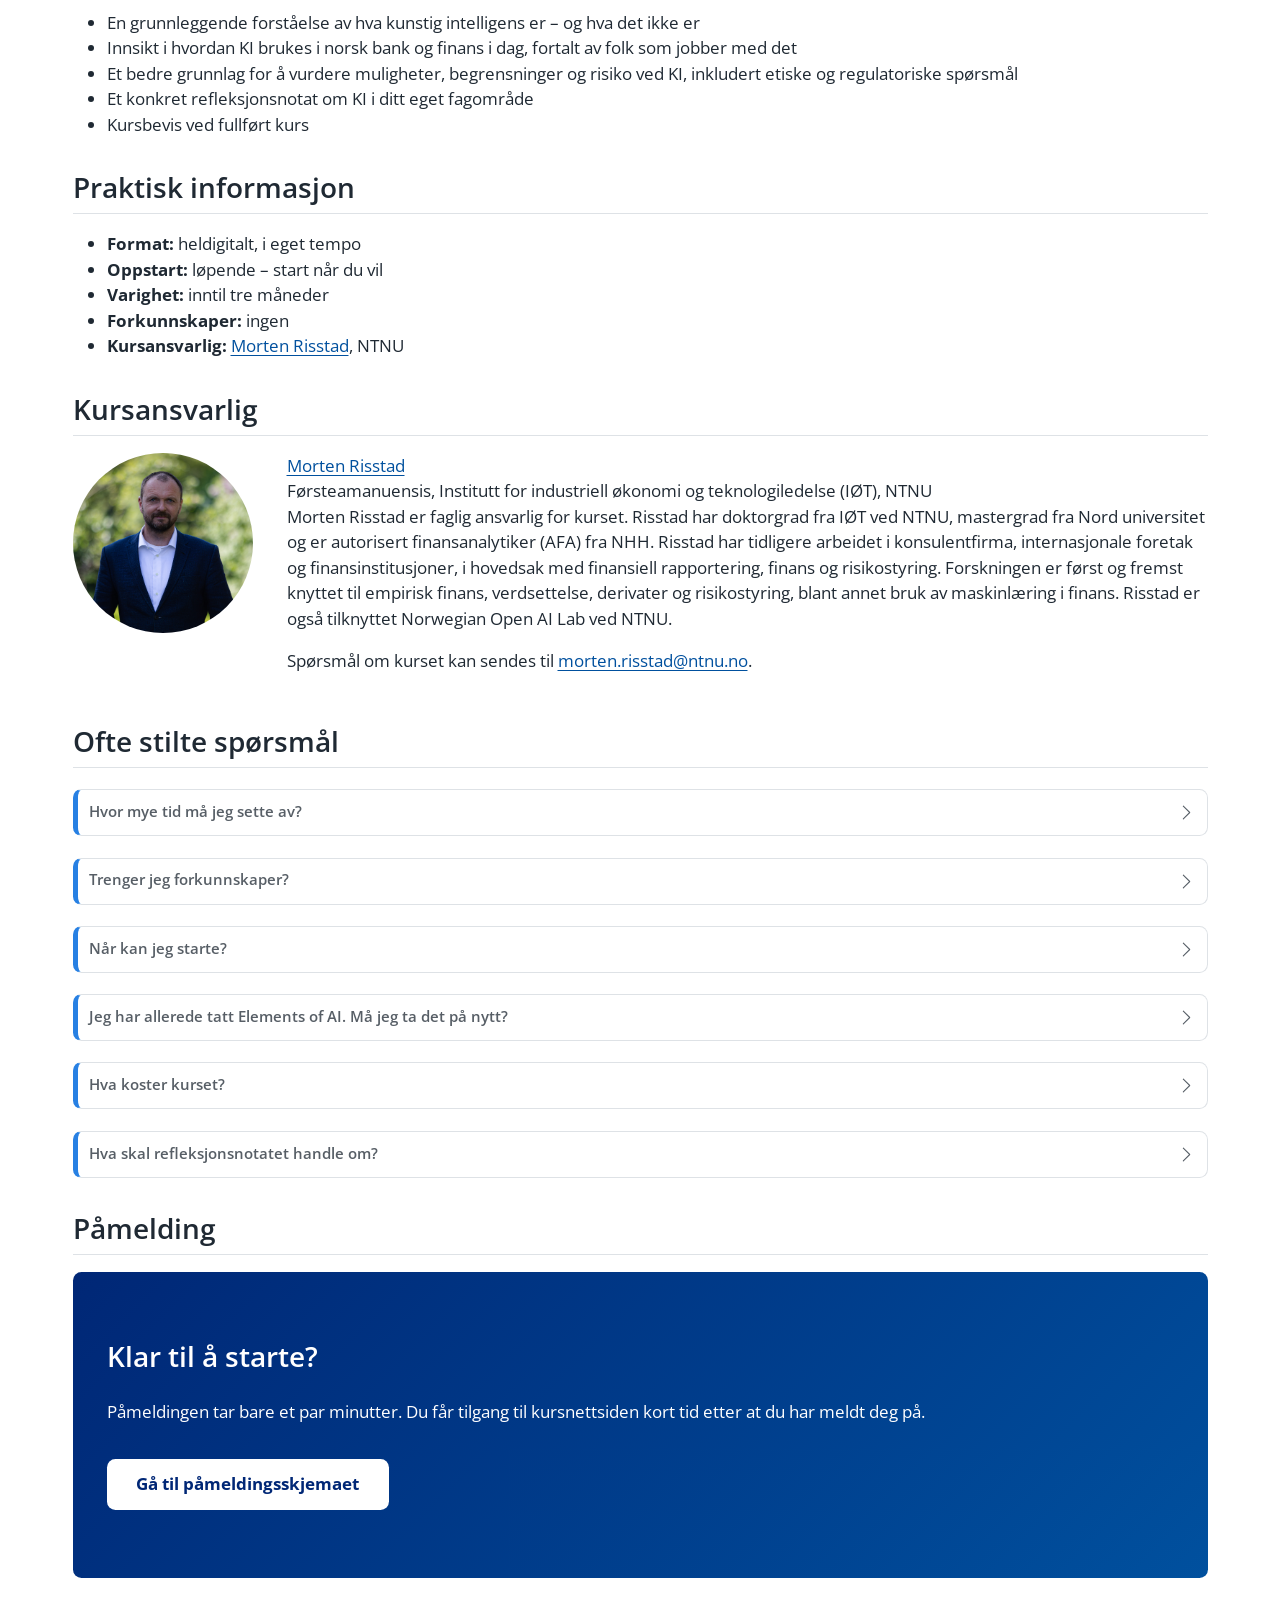
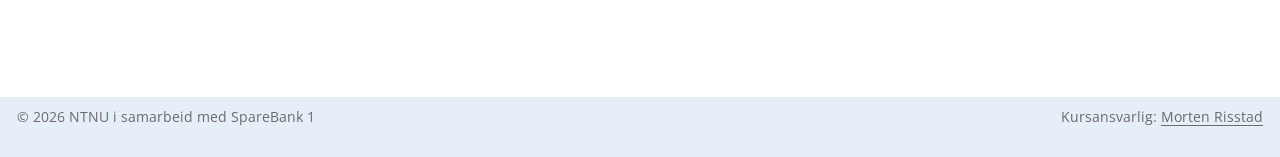
==== commit 6606cebb: "Oppdater nettsiden 2026-10-18 08:20" ====
--- a/index.html
+++ b/index.html
@@ -158,7 +158,7 @@
 <div class="step-card">
 <p><span class="step-number">1</span></p>
 <p><strong>Elements of AI – del 1</strong></p>
-<p>Gjennomfør det anerkjente, gratis nettkurset <a href="https://www.elementsofai.com/no/">Elements of AI</a> (del 1, <em>Introduksjon til KI</em>). Kurset er på norsk og består av seks kapitler med korte tekster og oppgaver.</p>
+<p>Gjennomfør NTNUs nettkurs <a href="https://www.elementsofai.com/no/">Elements of AI</a> (del 1, <em>Introduksjon til KI</em>). Kurset er på norsk og består av seks kapitler med korte tekster og oppgaver.</p>
 </div>
 <div class="step-card">
 <p><span class="step-number">2</span></p>
@@ -173,7 +173,7 @@
 <div class="step-card">
 <p><span class="step-number">4</span></p>
 <p><strong>Kursbevis</strong></p>
-<p>Når du har fullført Elements of AI og levert refleksjonsnotatet, mottar du kursbevis.</p>
+<p>Når du har fullført [Elements of AI] og levert refleksjonsnotatet, mottar du kursbevis.</p>
 </div>
 </div>
 </section>
@@ -223,7 +223,7 @@
 </div>
 <div id="callout-1" class="callout-1-contents callout-collapse collapse">
 <div class="callout-body-container callout-body">
-<p>Det varierer fra person til person. Elements of AI er laget for å kunne tas ved siden av jobb, og du har inntil tre måneder på deg til å fullføre hele kurset.</p>
+<p>Det varierer fra person til person. Elements of AI er laget for å kunne tas ved siden av jobb, du kan forvente å bruke omlag 25 timer. Du har inntil tre måneder på deg til å fullføre hele kurset.</p>
 </div>
 </div>
 </div>
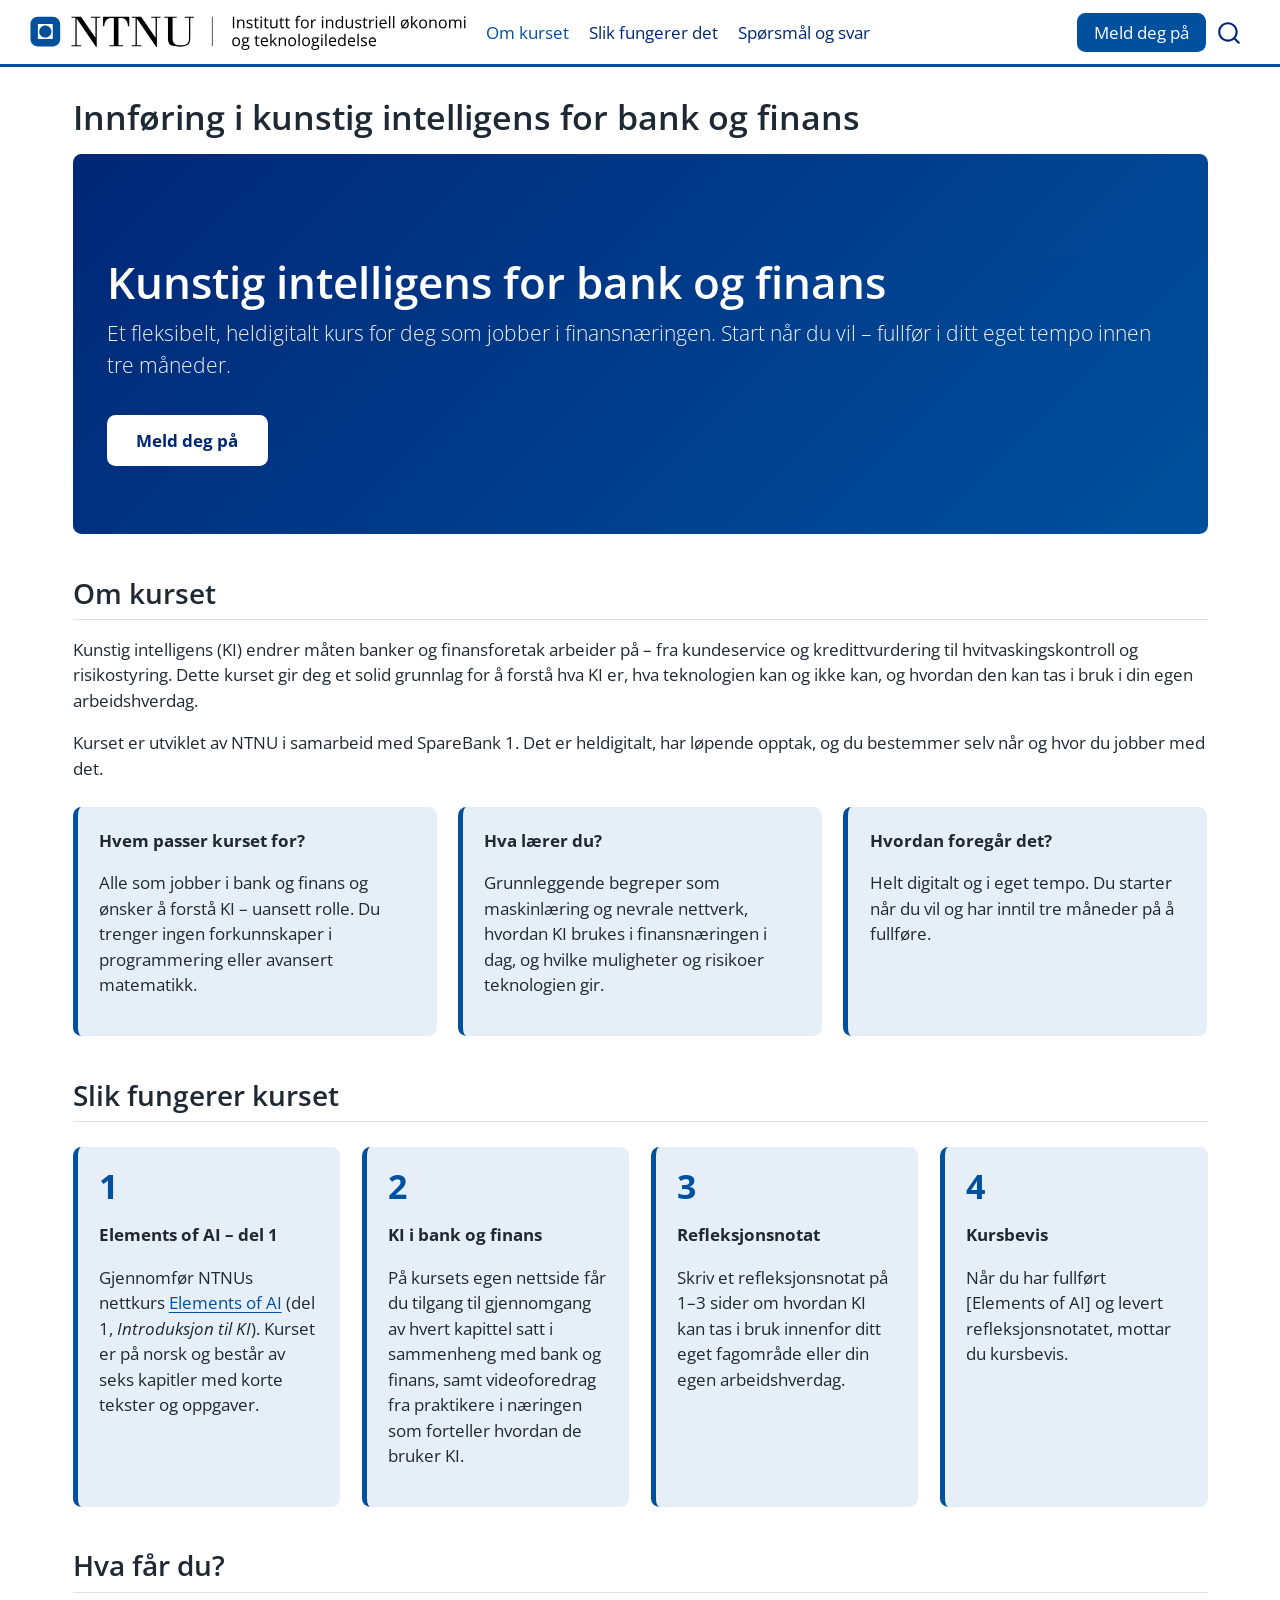
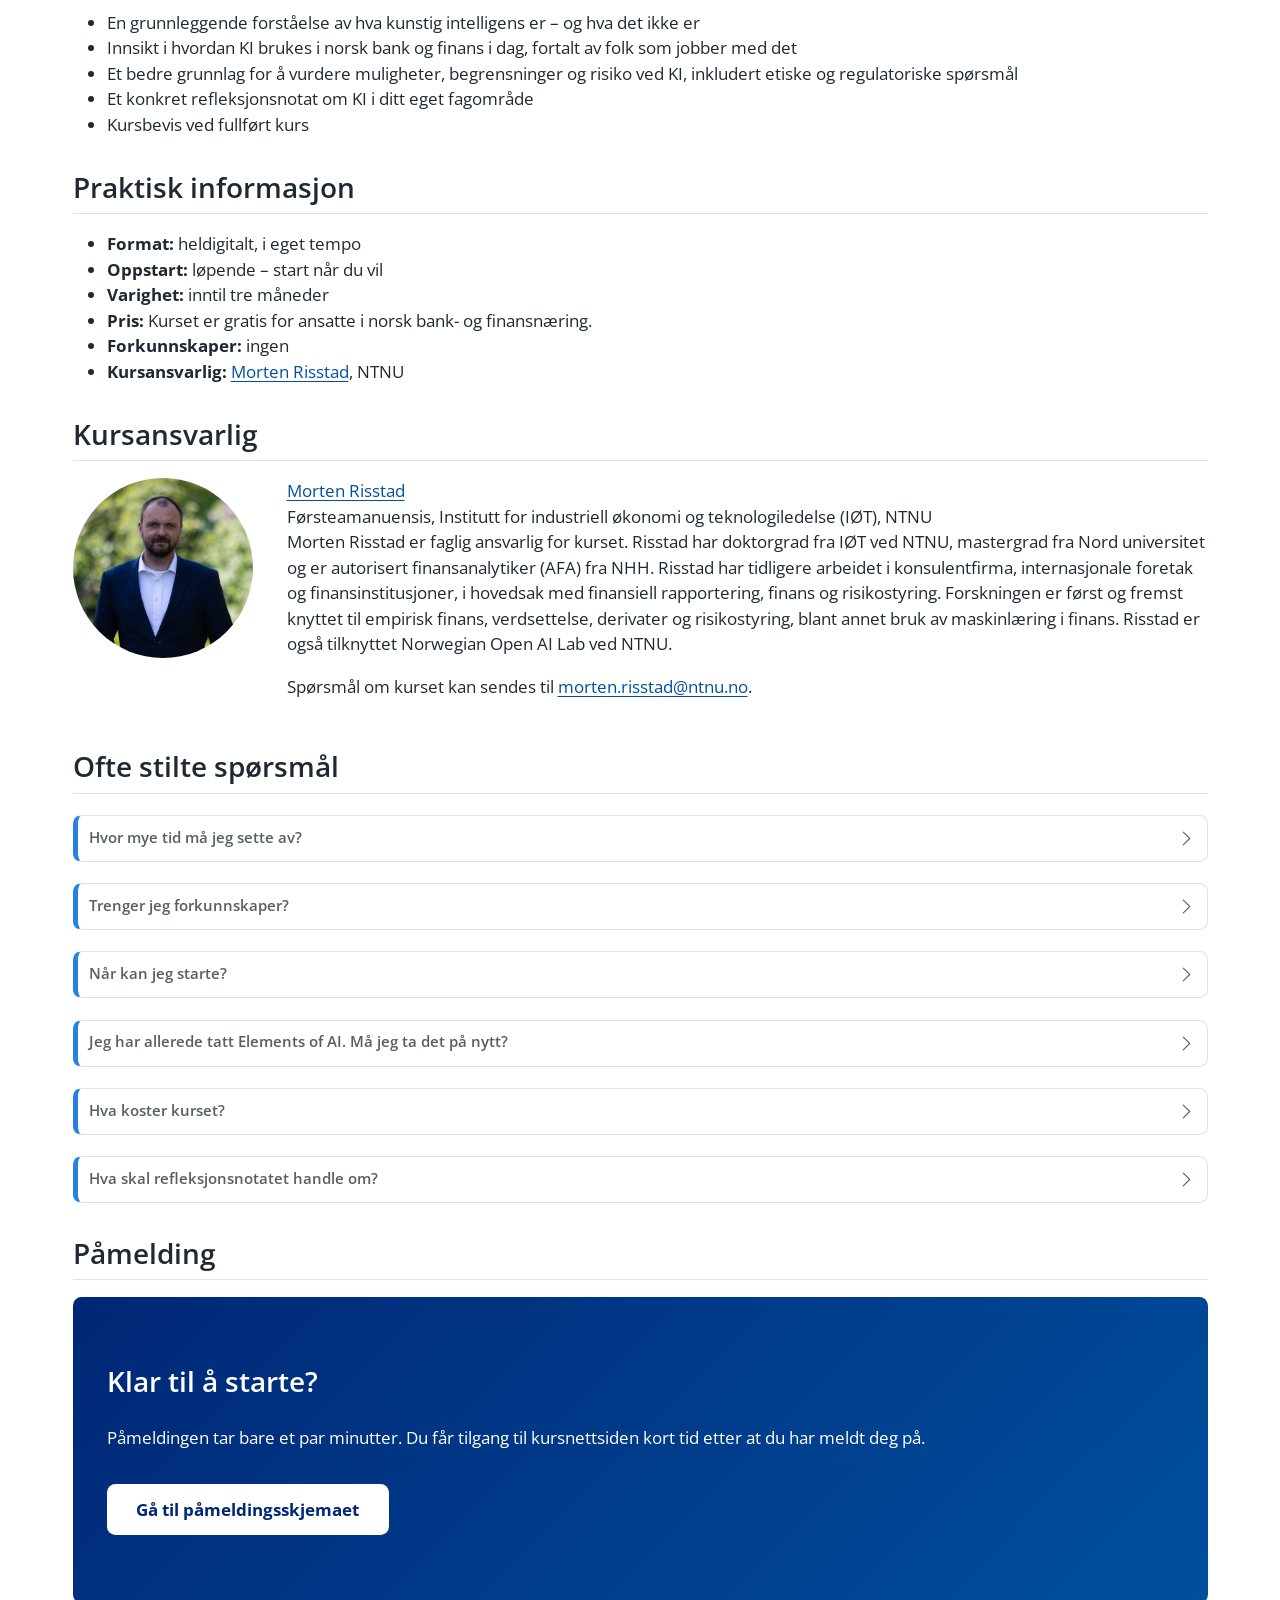
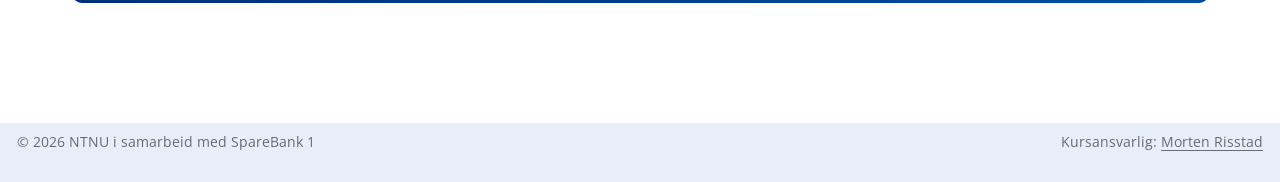
==== commit 4d783aff: "Oppdater nettsiden 2026-10-18 08:29" ====
--- a/index.html
+++ b/index.html
@@ -193,6 +193,7 @@
 <li><strong>Format:</strong> heldigitalt, i eget tempo</li>
 <li><strong>Oppstart:</strong> løpende – start når du vil</li>
 <li><strong>Varighet:</strong> inntil tre måneder</li>
+<li><strong>Pris:</strong> Kurset er gratis for ansatte i norsk bank- og finansnæring.</li>
 <li><strong>Forkunnskaper:</strong> ingen</li>
 <li><strong>Kursansvarlig:</strong> <a href="https://www.ntnu.no/ansatte/morten.risstad">Morten Risstad</a>, NTNU</li>
 </ul>
@@ -287,7 +288,7 @@
 </div>
 <div id="callout-5" class="callout-5-contents callout-collapse collapse">
 <div class="callout-body-container callout-body">
-<p>Ta kontakt med kursansvarlig for pris og vilkår.</p>
+<p>Kurset er gratis for ansatte i norsk bank- og finansnæring.</p>
 </div>
 </div>
 </div>
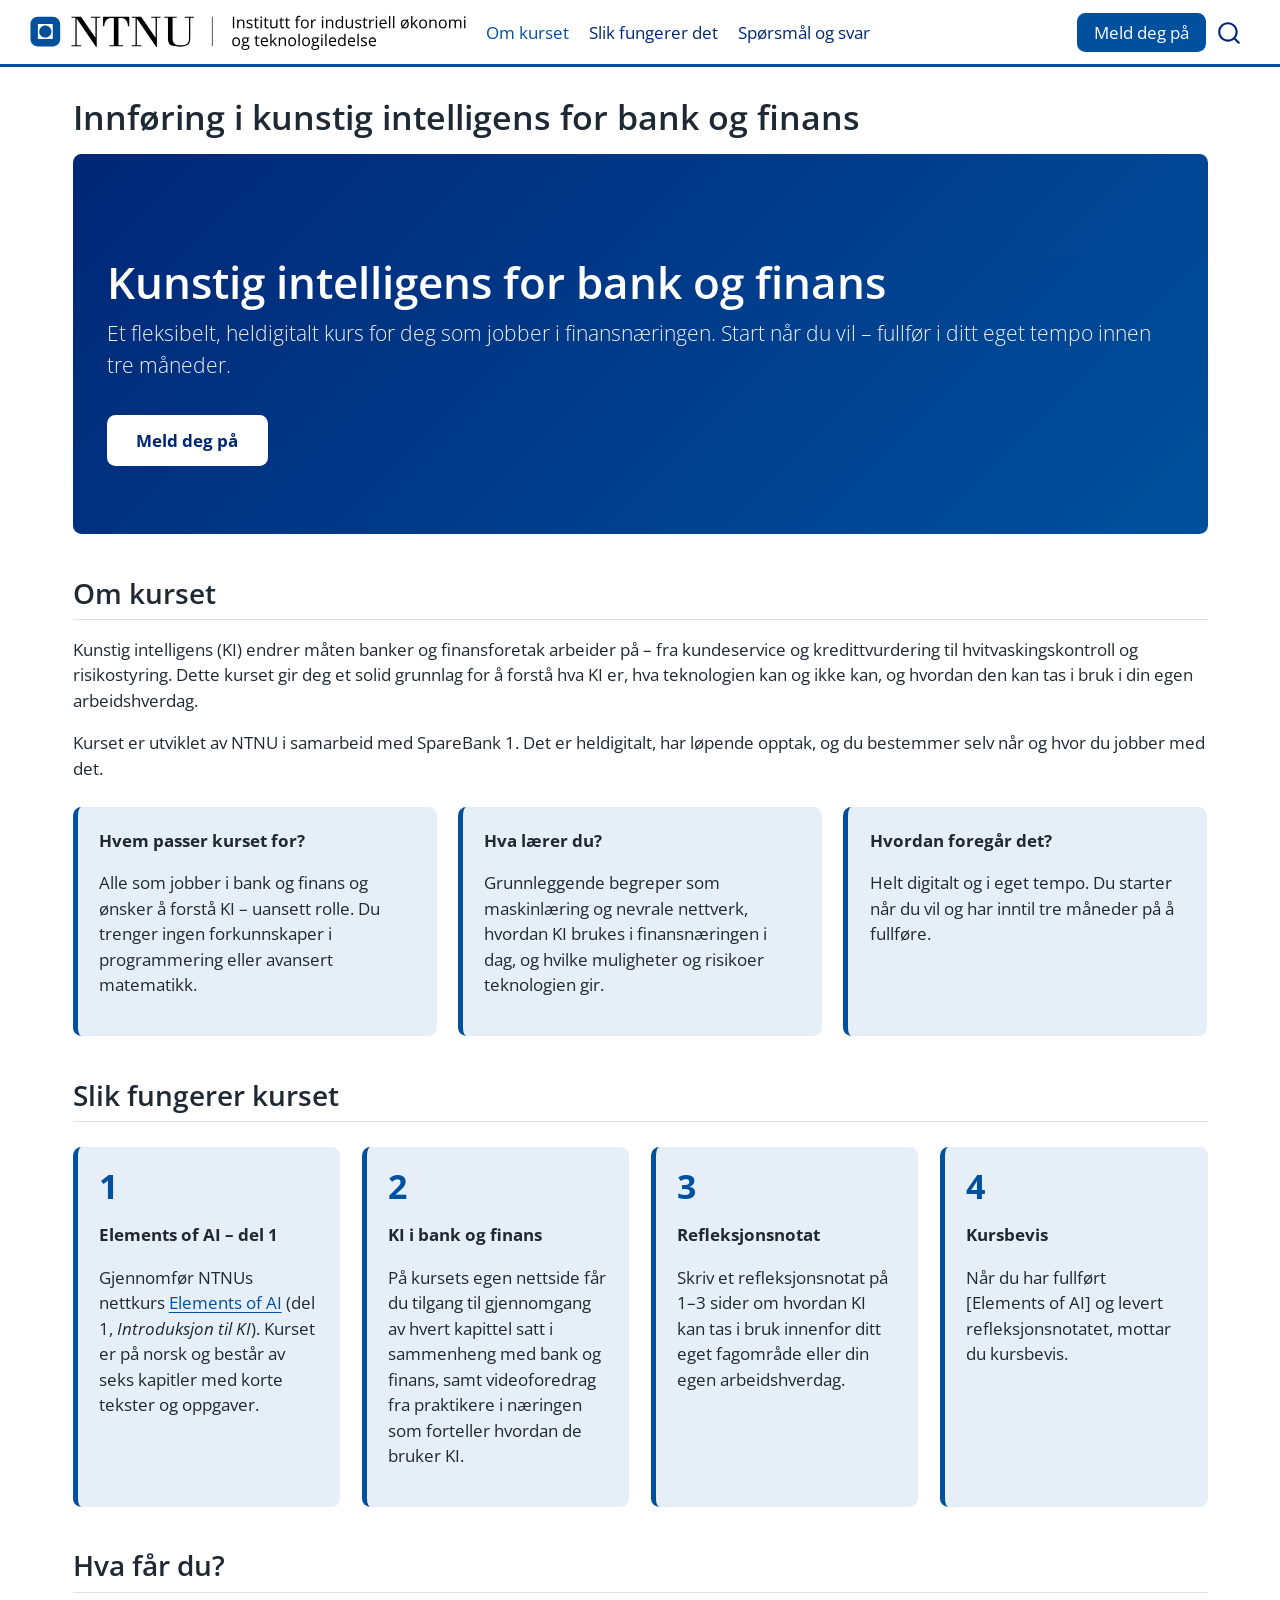
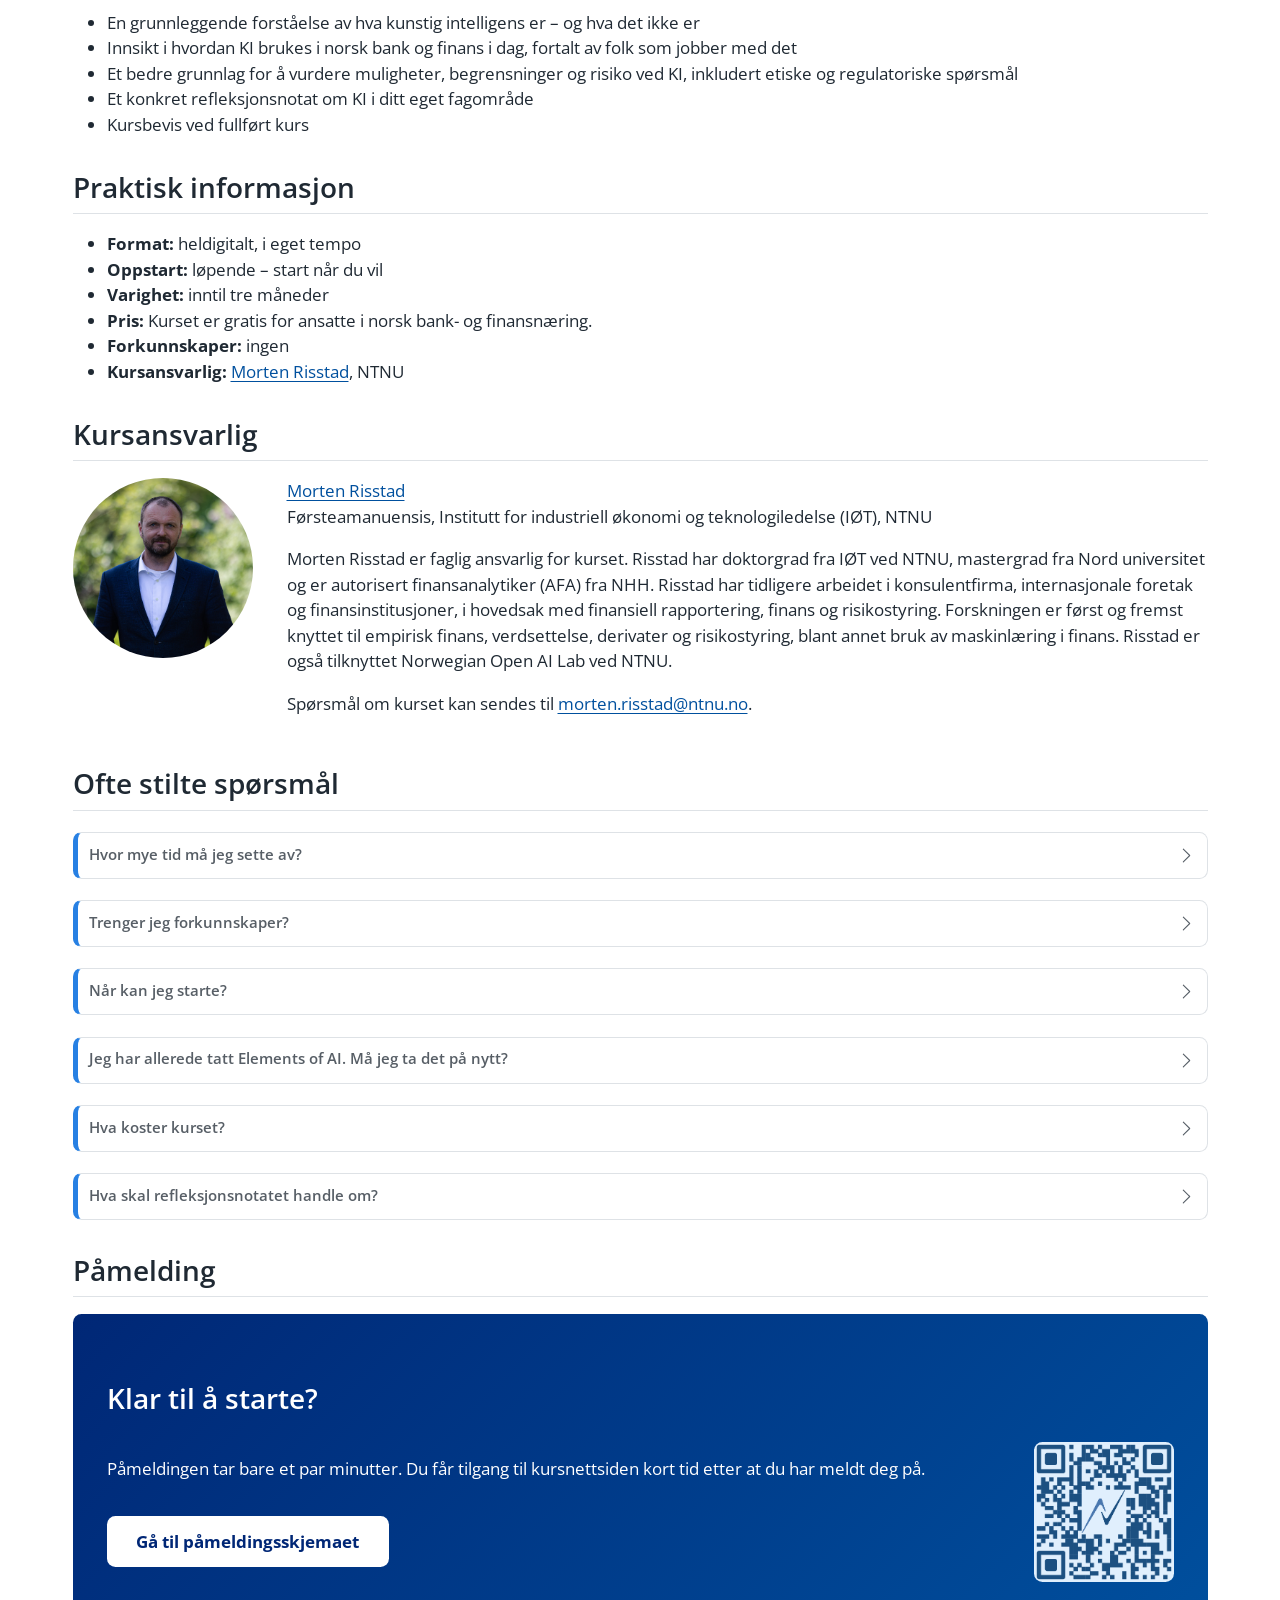
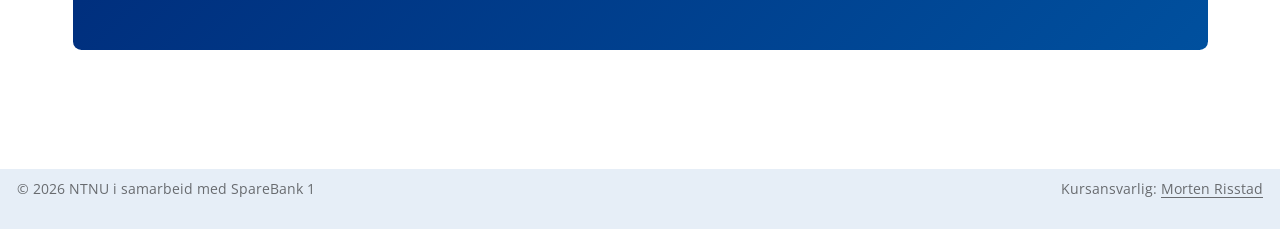
==== commit 93753cdf: "Oppdater nettsiden 2026-10-18 09:02" ====
--- a/index.html
+++ b/index.html
@@ -39,7 +39,7 @@
 <link href="site_libs/quarto-html/quarto-syntax-highlighting-549806ee2085284f45b00abea8c6df48.css" rel="stylesheet" id="quarto-text-highlighting-styles">
 <script src="site_libs/bootstrap/bootstrap.min.js"></script>
 <link href="site_libs/bootstrap/bootstrap-icons.css" rel="stylesheet">
-<link href="site_libs/bootstrap/bootstrap-5472ae83352ba0368e7be6b1c4f71857.min.css" rel="stylesheet" append-hash="true" id="quarto-bootstrap" data-mode="light">
+<link href="site_libs/bootstrap/bootstrap-2785c3e833761439d61e0cb31544ac1f.min.css" rel="stylesheet" append-hash="true" id="quarto-bootstrap" data-mode="light">
 <script id="quarto-search-options" type="application/json">{
   "location": "navbar",
   "copy-button": false,
@@ -131,7 +131,7 @@
 <section id="kunstig-intelligens-for-bank-og-finans" class="level1 hero">
 <h1>Kunstig intelligens for bank og finans</h1>
 <p><span class="lead">Et fleksibelt, heldigitalt kurs for deg som jobber i finansnæringen. Start når du vil – fullfør i ditt eget tempo innen tre måneder.</span></p>
-<p><a href="https://nettskjema.no/a/XXXXXX" class="btn-cta">Meld deg på</a></p>
+<p><a href="https://nettskjema.no/a/663351" class="btn-cta">Meld deg på</a></p>
 </section>
 <section id="om-kurset" class="level2">
 <h2 class="anchored" data-anchor-id="om-kurset">Om kurset</h2>
@@ -314,8 +314,13 @@
 </section>
 <section id="klar-til-å-starte" class="level2 unnumbered hero">
 <h2 class="unnumbered anchored" data-anchor-id="klar-til-å-starte">Klar til å starte?</h2>
+<div class="pamelding">
+<div class="pamelding-tekst">
 <p>Påmeldingen tar bare et par minutter. Du får tilgang til kursnettsiden kort tid etter at du har meldt deg på.</p>
-<p><a href="https://nettskjema.no/a/XXXXXX" class="btn-cta">Gå til påmeldingsskjemaet</a></p>
+<p><a href="https://nettskjema.no/a/663351" class="btn-cta">Gå til påmeldingsskjemaet</a></p>
+</div>
+<p><a href="https://nettskjema.no/a/663351"><img src="bilder/nettskjema-qr.png" class="pamelding-qr img-fluid" alt="QR-kode til påmeldingsskjemaet"></a></p>
+</div>
 </section>
 
 
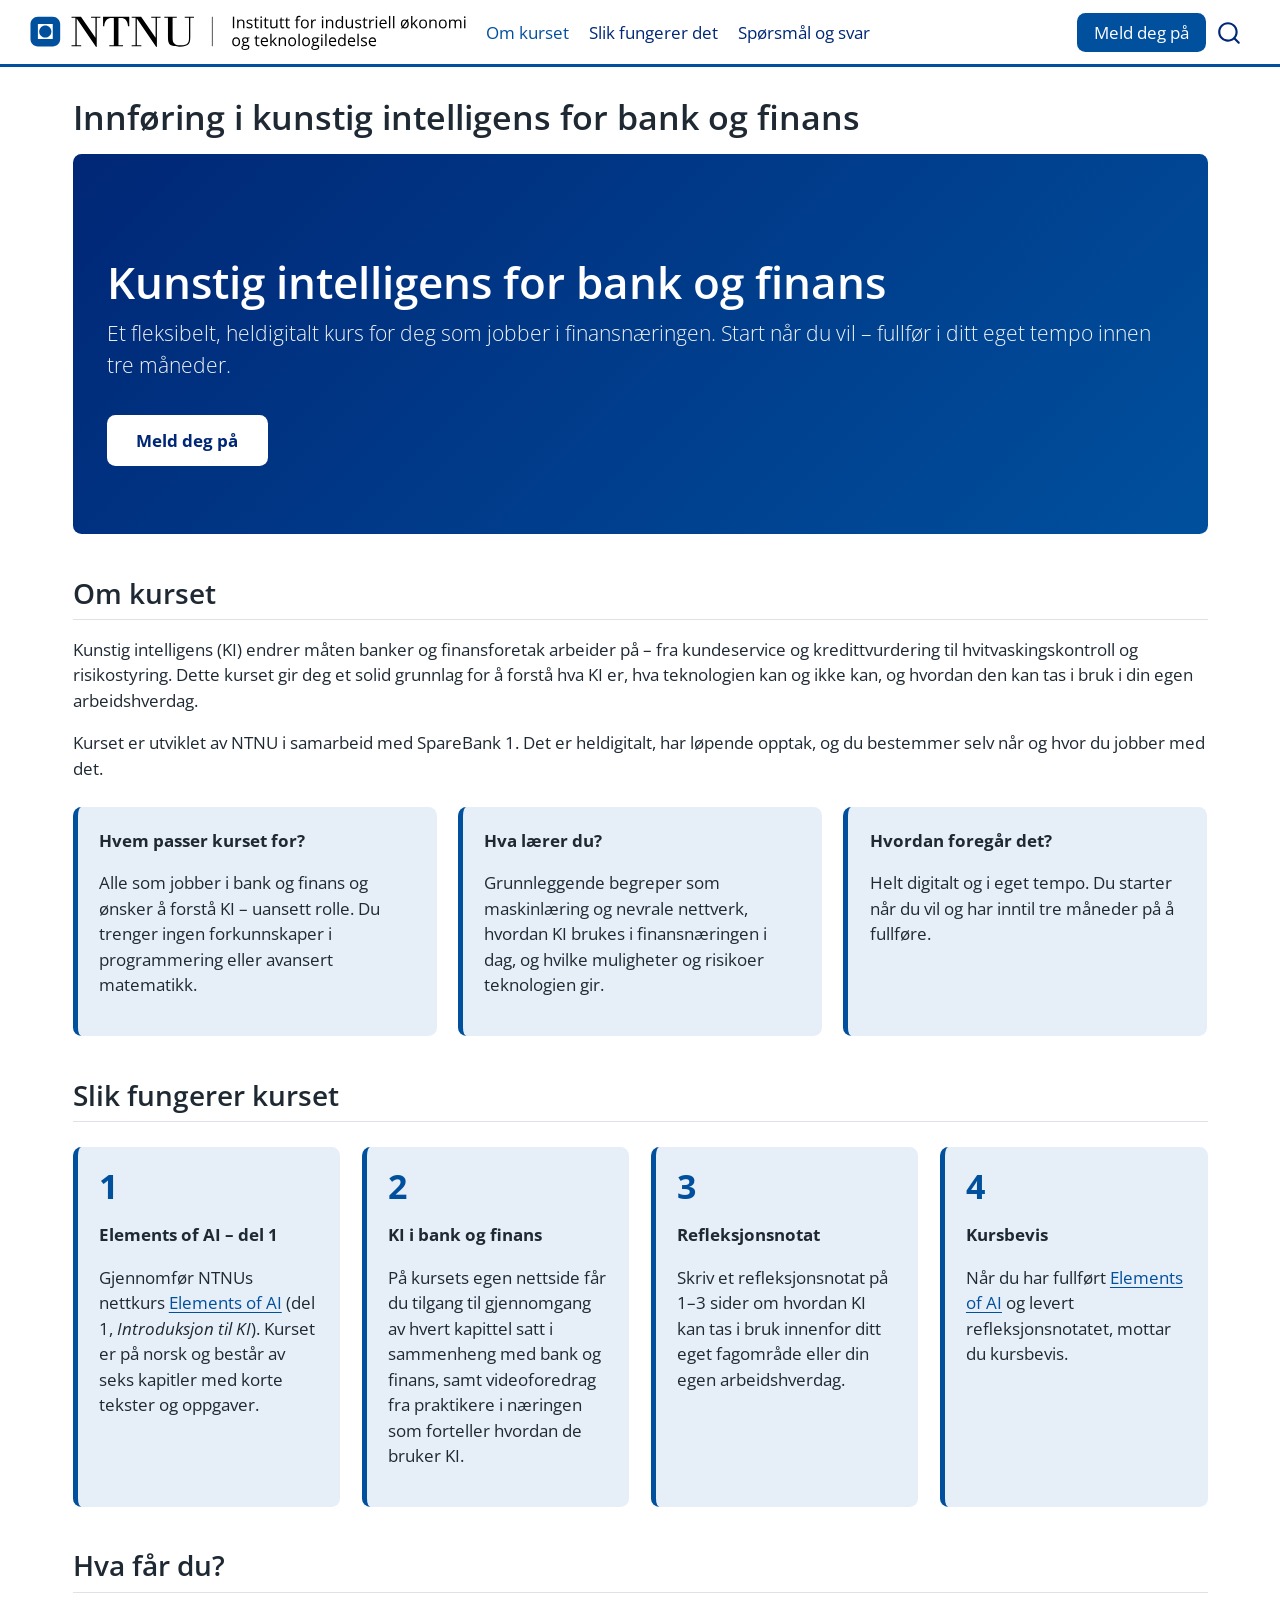
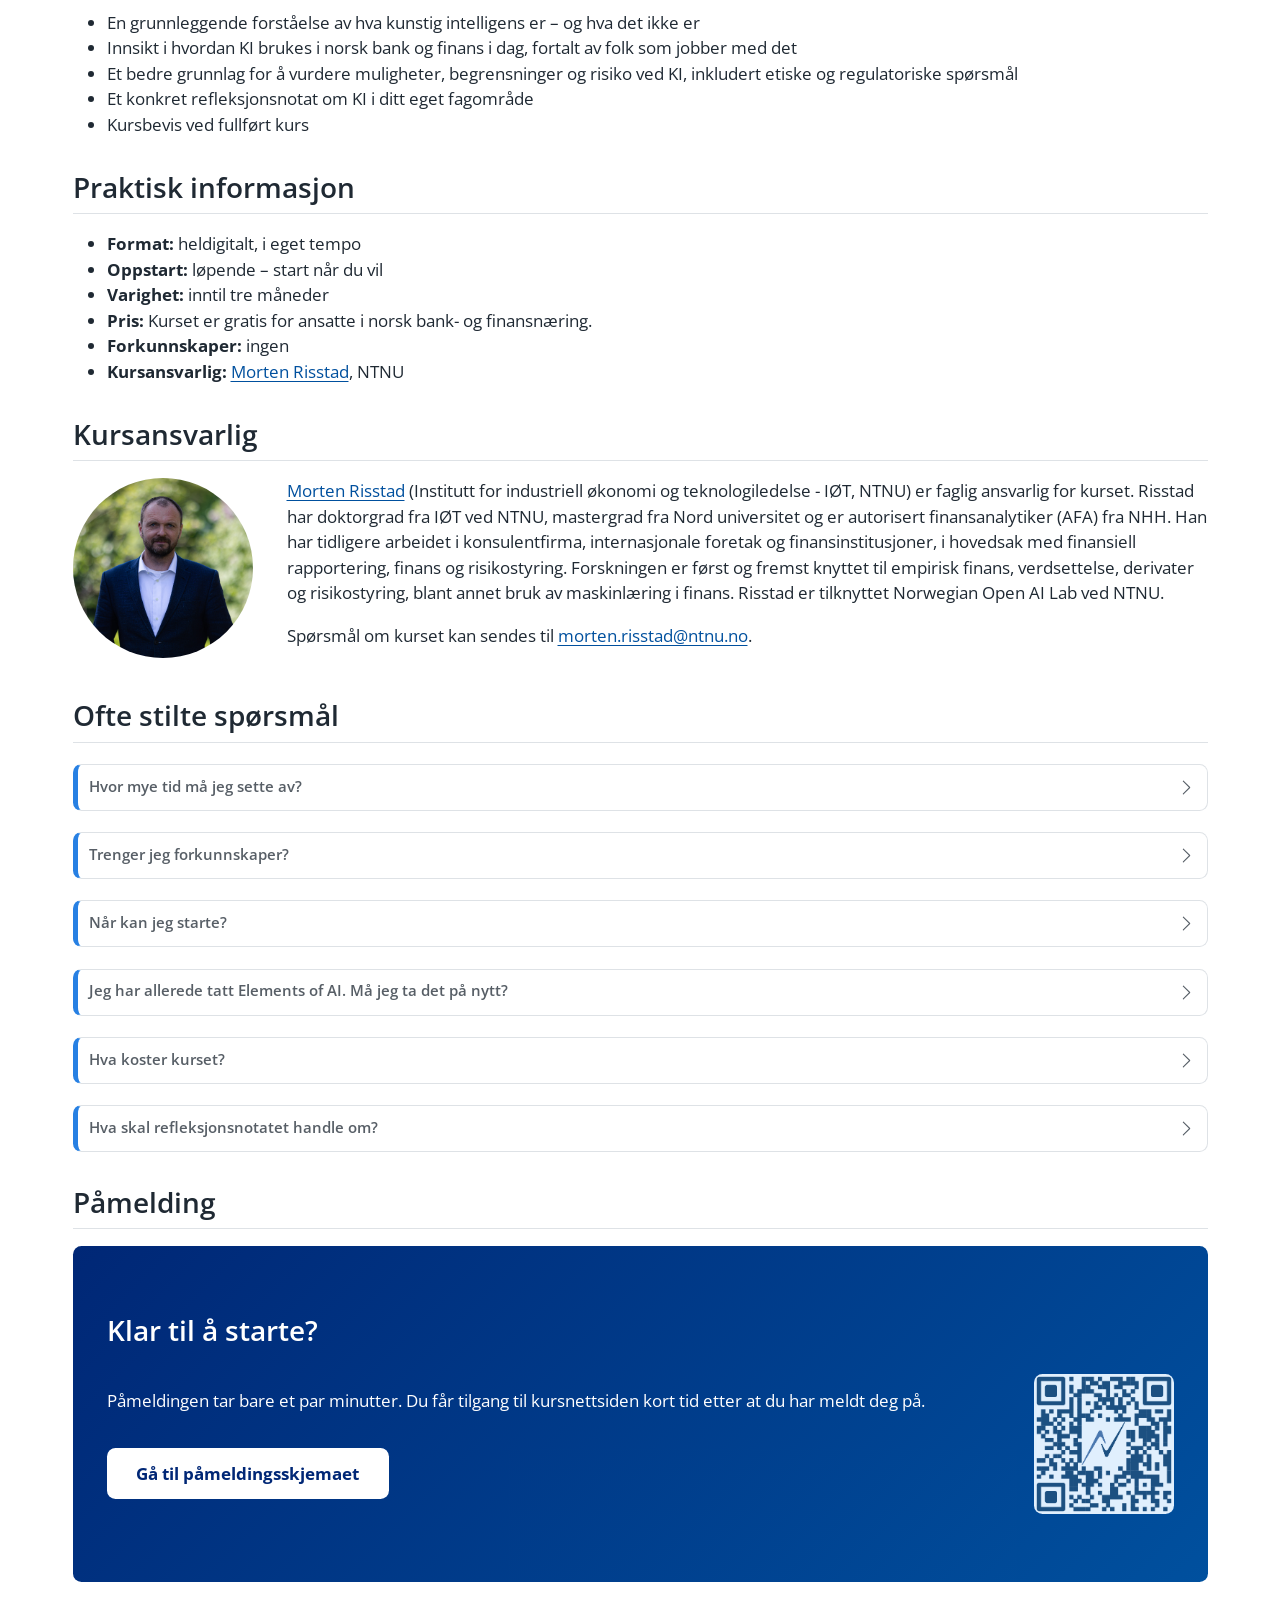
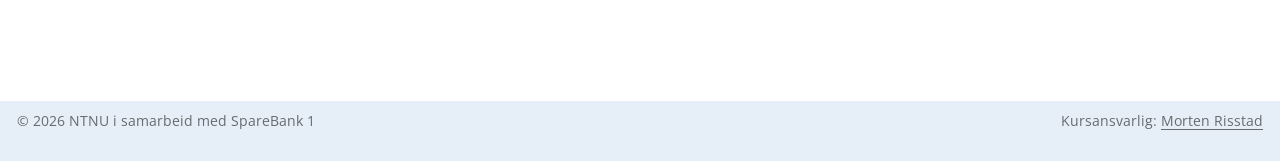
==== commit e9ed9549: "Oppdater nettsiden 2026-10-19 06:27" ====
--- a/index.html
+++ b/index.html
@@ -173,7 +173,7 @@
 <div class="step-card">
 <p><span class="step-number">4</span></p>
 <p><strong>Kursbevis</strong></p>
-<p>Når du har fullført [Elements of AI] og levert refleksjonsnotatet, mottar du kursbevis.</p>
+<p>Når du har fullført <a href="https://www.elementsofai.com/no/">Elements of AI</a> og levert refleksjonsnotatet, mottar du kursbevis.</p>
 </div>
 </div>
 </section>
@@ -203,9 +203,7 @@
 <div class="kursansvarlig">
 <p><img src="bilder/morten-risstad.jpg" class="portrett img-fluid" alt="Portrett av Morten Risstad"></p>
 <div class="kursansvarlig-tekst">
-<p><strong><a href="https://www.ntnu.no/ansatte/morten.risstad">Morten Risstad</a></strong><br>
-Førsteamanuensis, Institutt for industriell økonomi og teknologiledelse (IØT), NTNU</p>
-<p>Morten Risstad er faglig ansvarlig for kurset. Risstad har doktorgrad fra IØT ved NTNU, mastergrad fra Nord universitet og er autorisert finansanalytiker (AFA) fra NHH. Risstad har tidligere arbeidet i konsulentfirma, internasjonale foretak og finansinstitusjoner, i hovedsak med finansiell rapportering, finans og risikostyring. Forskningen er først og fremst knyttet til empirisk finans, verdsettelse, derivater og risikostyring, blant annet bruk av maskinlæring i finans. Risstad er også tilknyttet Norwegian Open AI Lab ved NTNU.</p>
+<p><strong><a href="https://www.ntnu.no/ansatte/morten.risstad">Morten Risstad</a></strong> (Institutt for industriell økonomi og teknologiledelse - IØT, NTNU) er faglig ansvarlig for kurset. Risstad har doktorgrad fra IØT ved NTNU, mastergrad fra Nord universitet og er autorisert finansanalytiker (AFA) fra NHH. Han har tidligere arbeidet i konsulentfirma, internasjonale foretak og finansinstitusjoner, i hovedsak med finansiell rapportering, finans og risikostyring. Forskningen er først og fremst knyttet til empirisk finans, verdsettelse, derivater og risikostyring, blant annet bruk av maskinlæring i finans. Risstad er tilknyttet Norwegian Open AI Lab ved NTNU.</p>
 <p>Spørsmål om kurset kan sendes til <a href="mailto:morten.risstad@ntnu.no">morten.risstad@ntnu.no</a>.</p>
 </div>
 </div>
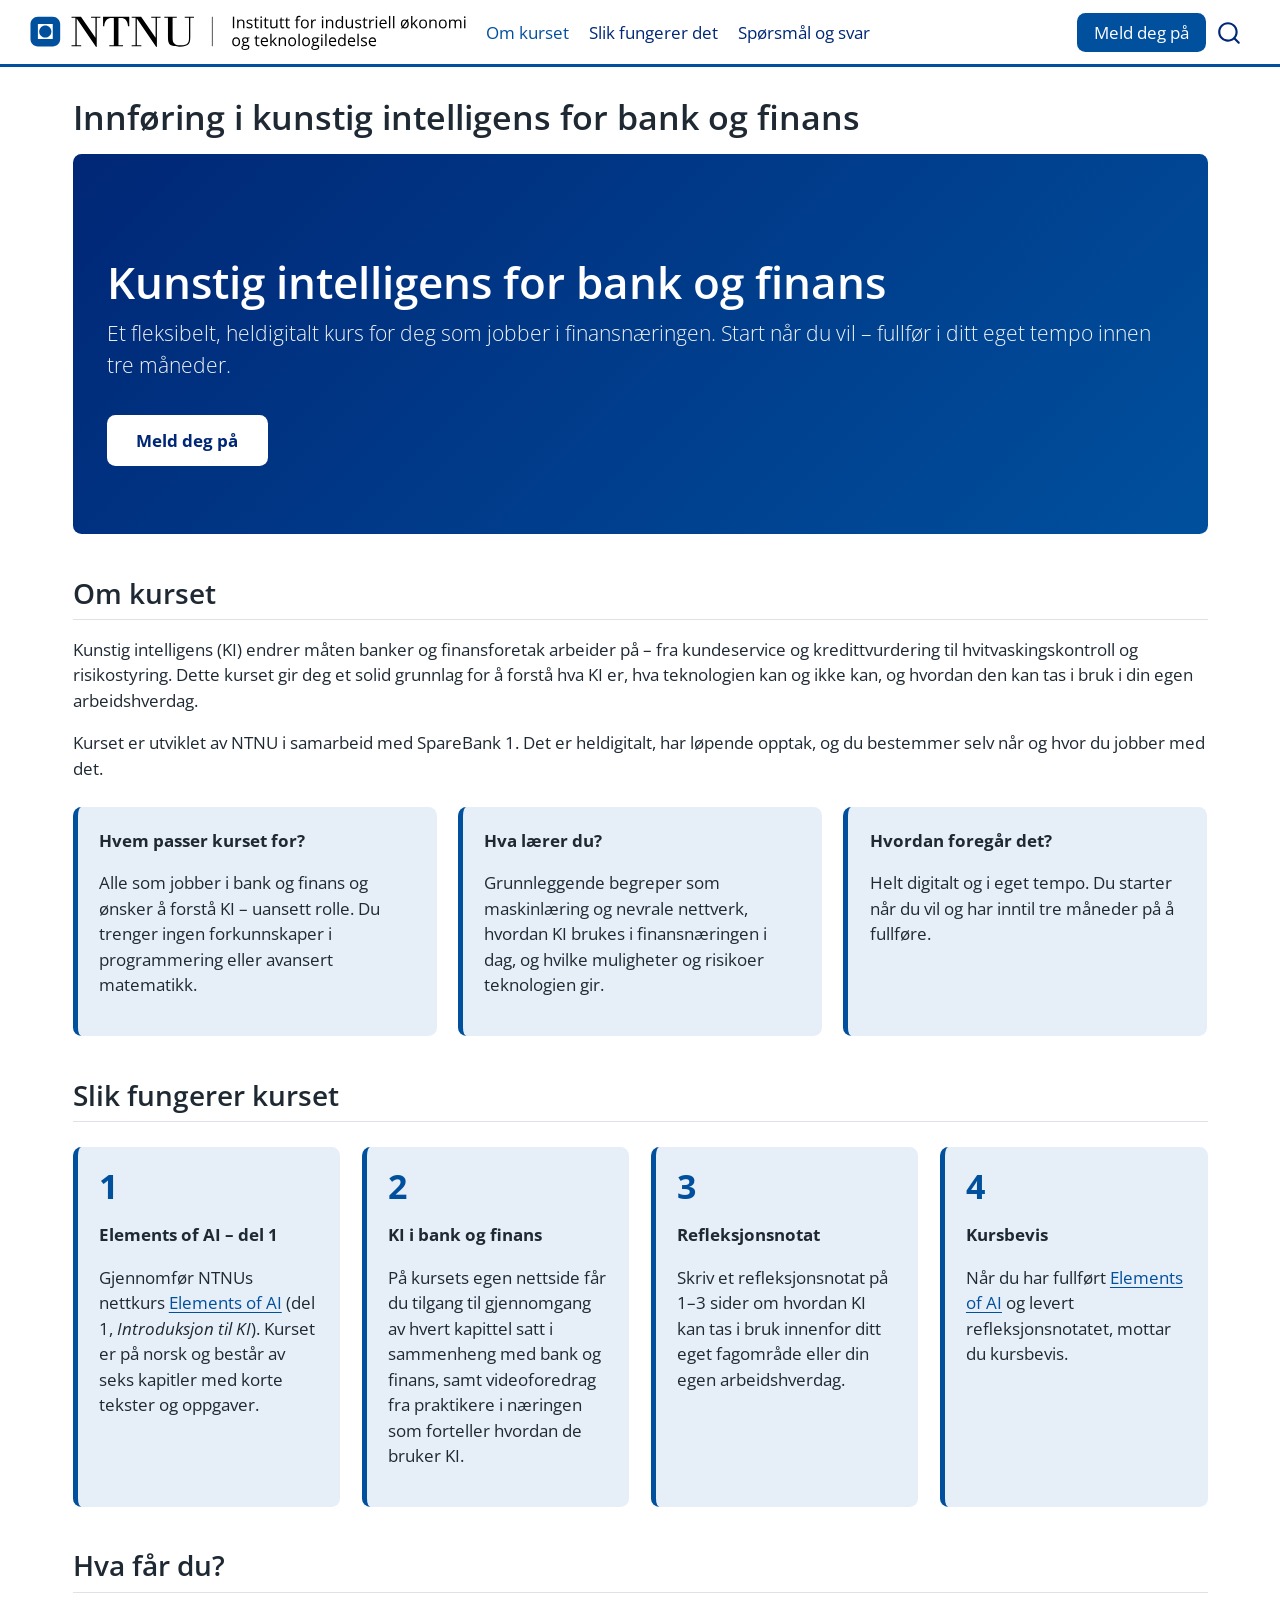
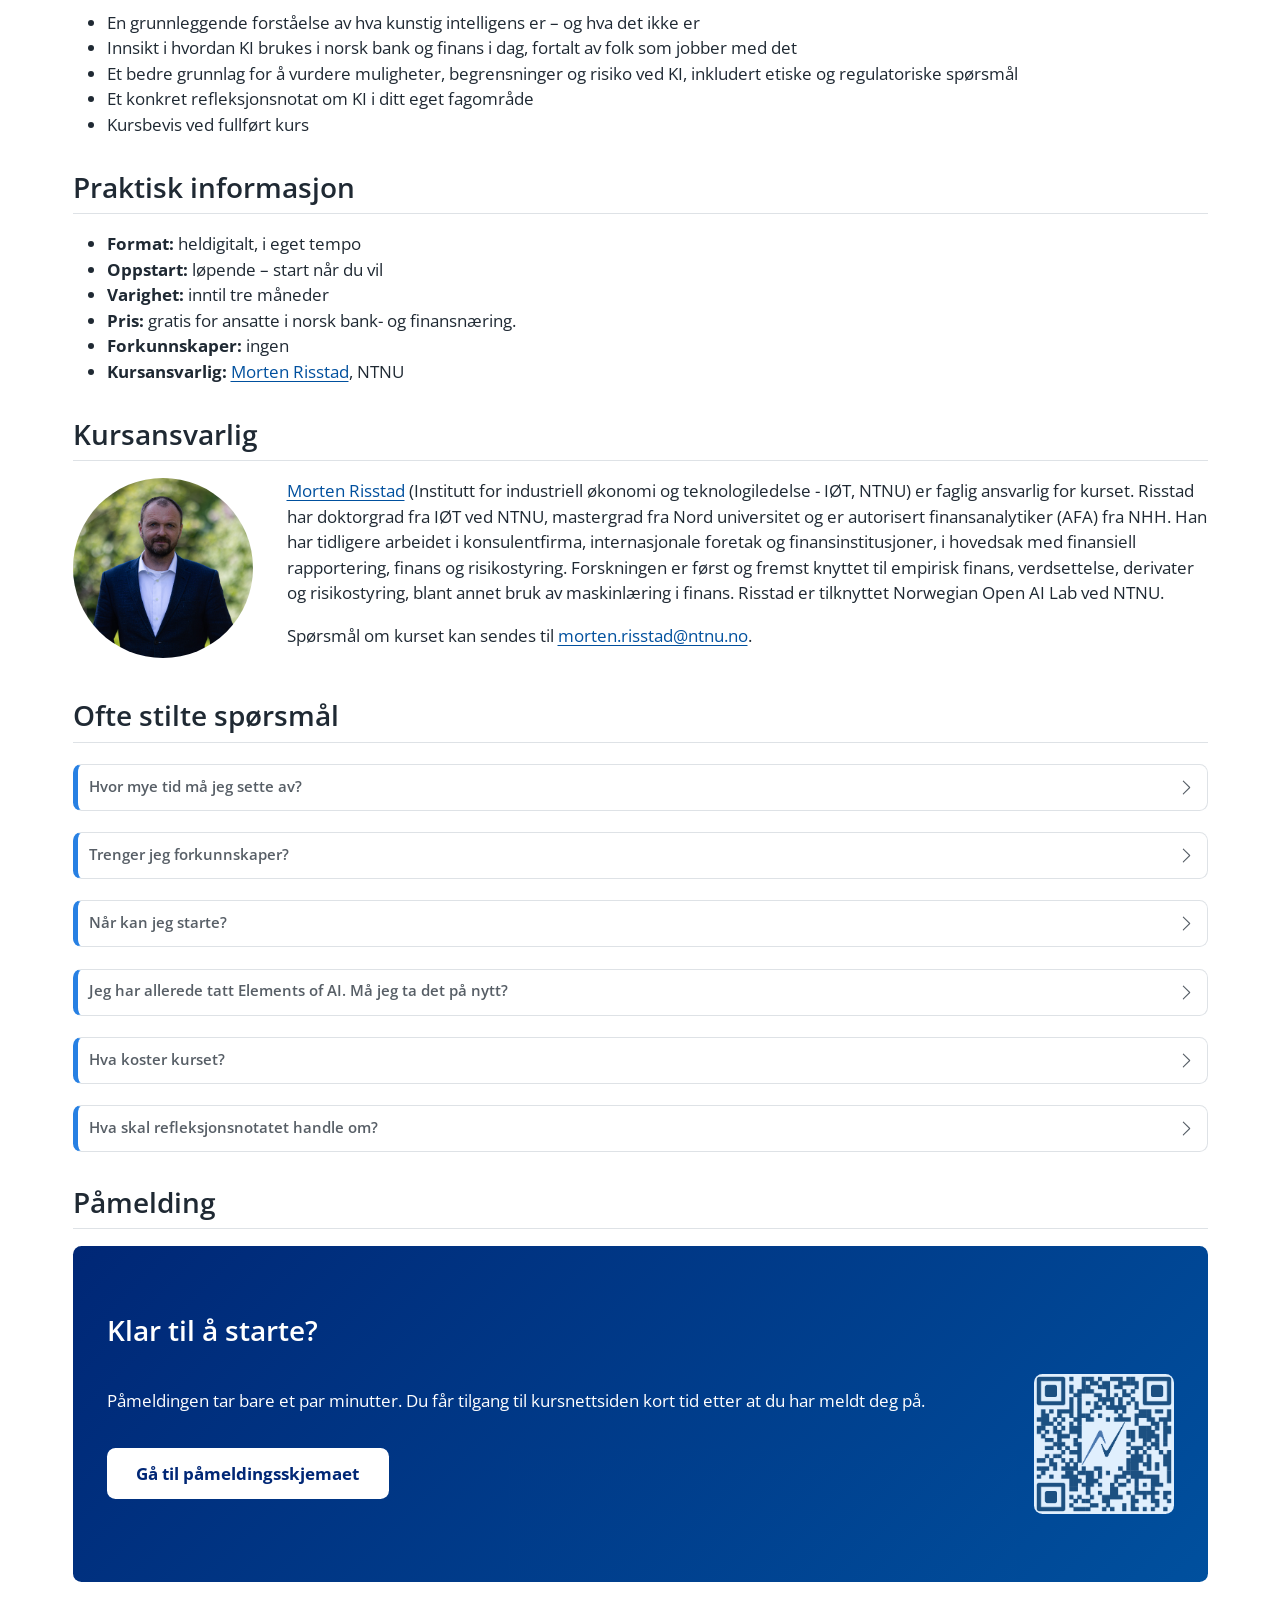
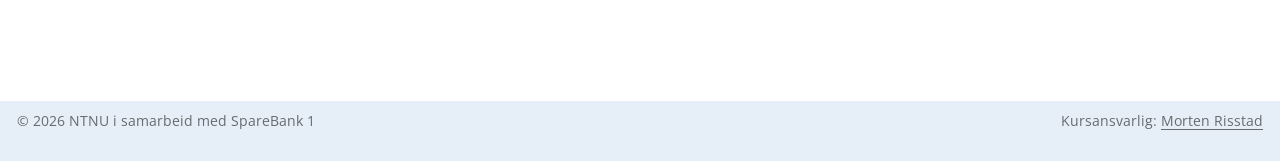
==== commit e2778e1e: "Oppdater nettsiden 2026-10-19 06:31" ====
--- a/index.html
+++ b/index.html
@@ -193,7 +193,7 @@
 <li><strong>Format:</strong> heldigitalt, i eget tempo</li>
 <li><strong>Oppstart:</strong> løpende – start når du vil</li>
 <li><strong>Varighet:</strong> inntil tre måneder</li>
-<li><strong>Pris:</strong> Kurset er gratis for ansatte i norsk bank- og finansnæring.</li>
+<li><strong>Pris:</strong> gratis for ansatte i norsk bank- og finansnæring.</li>
 <li><strong>Forkunnskaper:</strong> ingen</li>
 <li><strong>Kursansvarlig:</strong> <a href="https://www.ntnu.no/ansatte/morten.risstad">Morten Risstad</a>, NTNU</li>
 </ul>
@@ -286,7 +286,7 @@
 </div>
 <div id="callout-5" class="callout-5-contents callout-collapse collapse">
 <div class="callout-body-container callout-body">
-<p>Kurset er gratis for ansatte i norsk bank- og finansnæring.</p>
+<p>gratis for ansatte i norsk bank- og finansnæring.</p>
 </div>
 </div>
 </div>
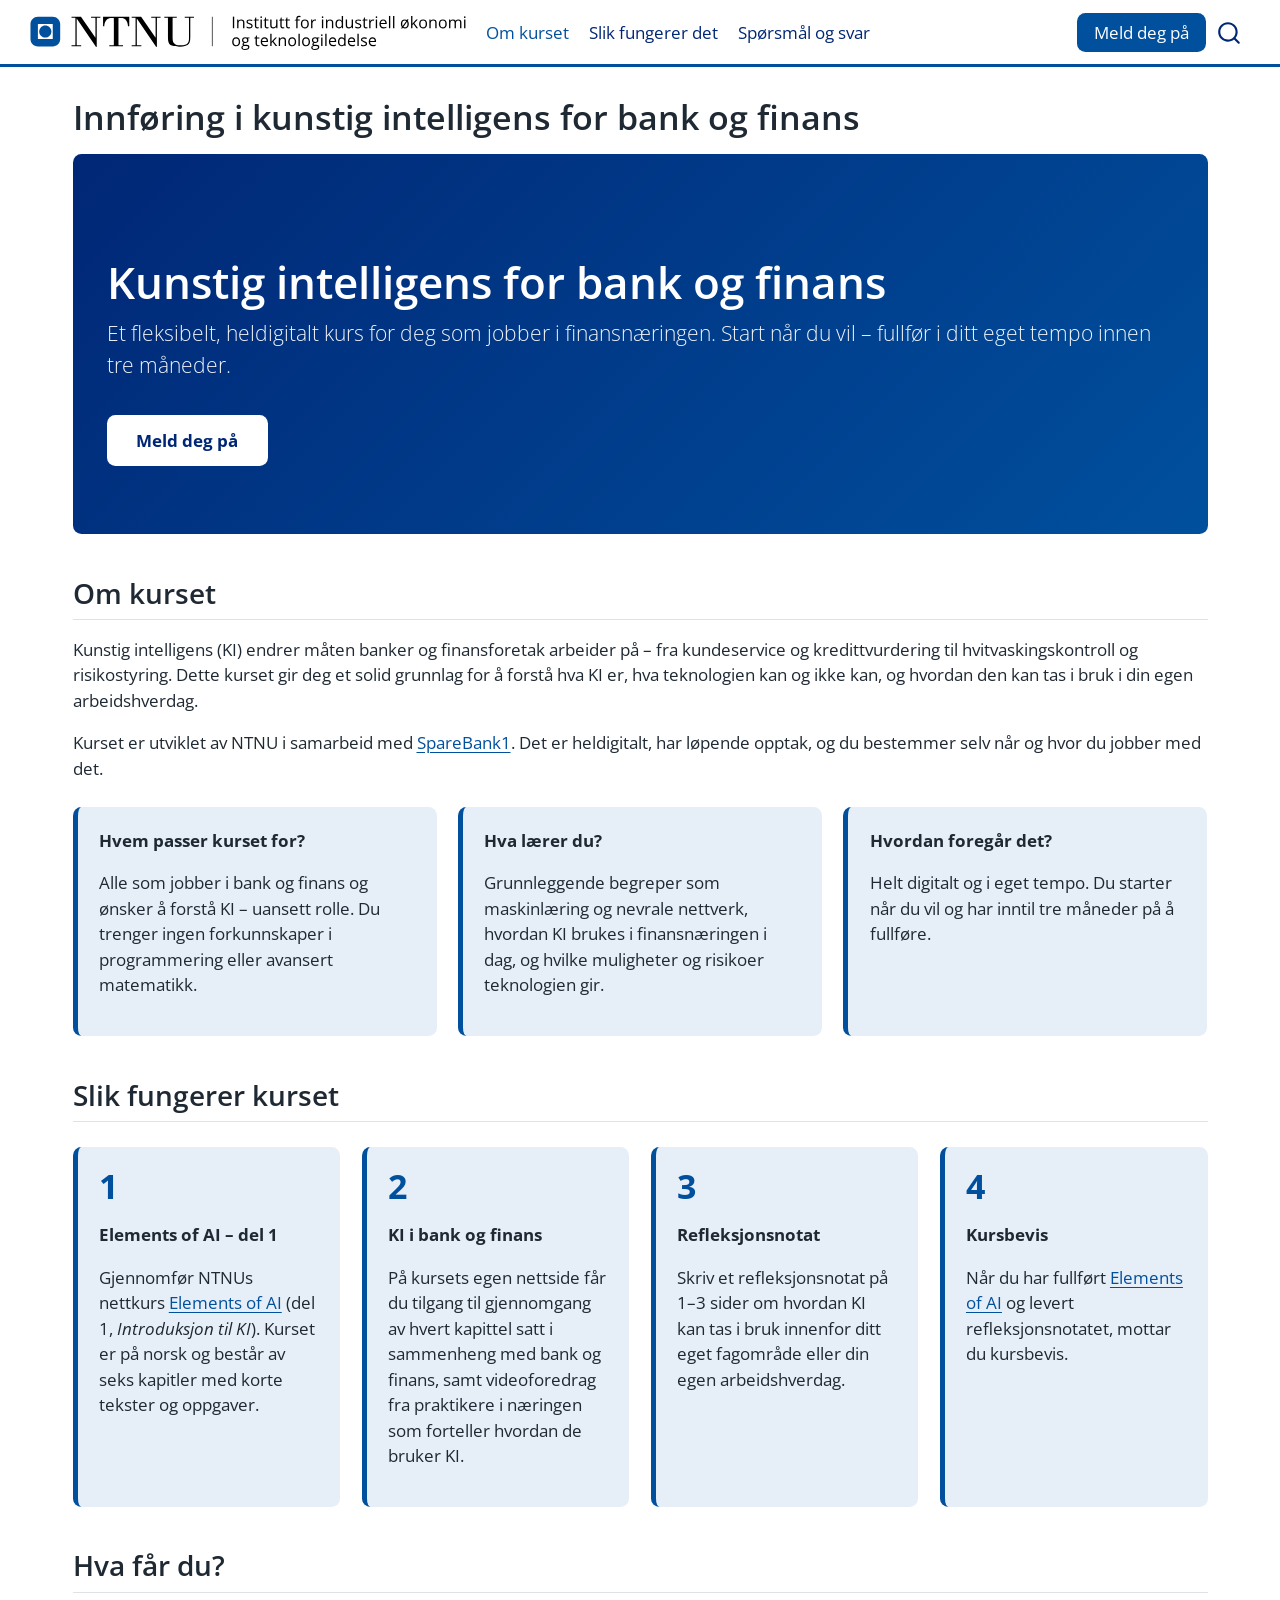
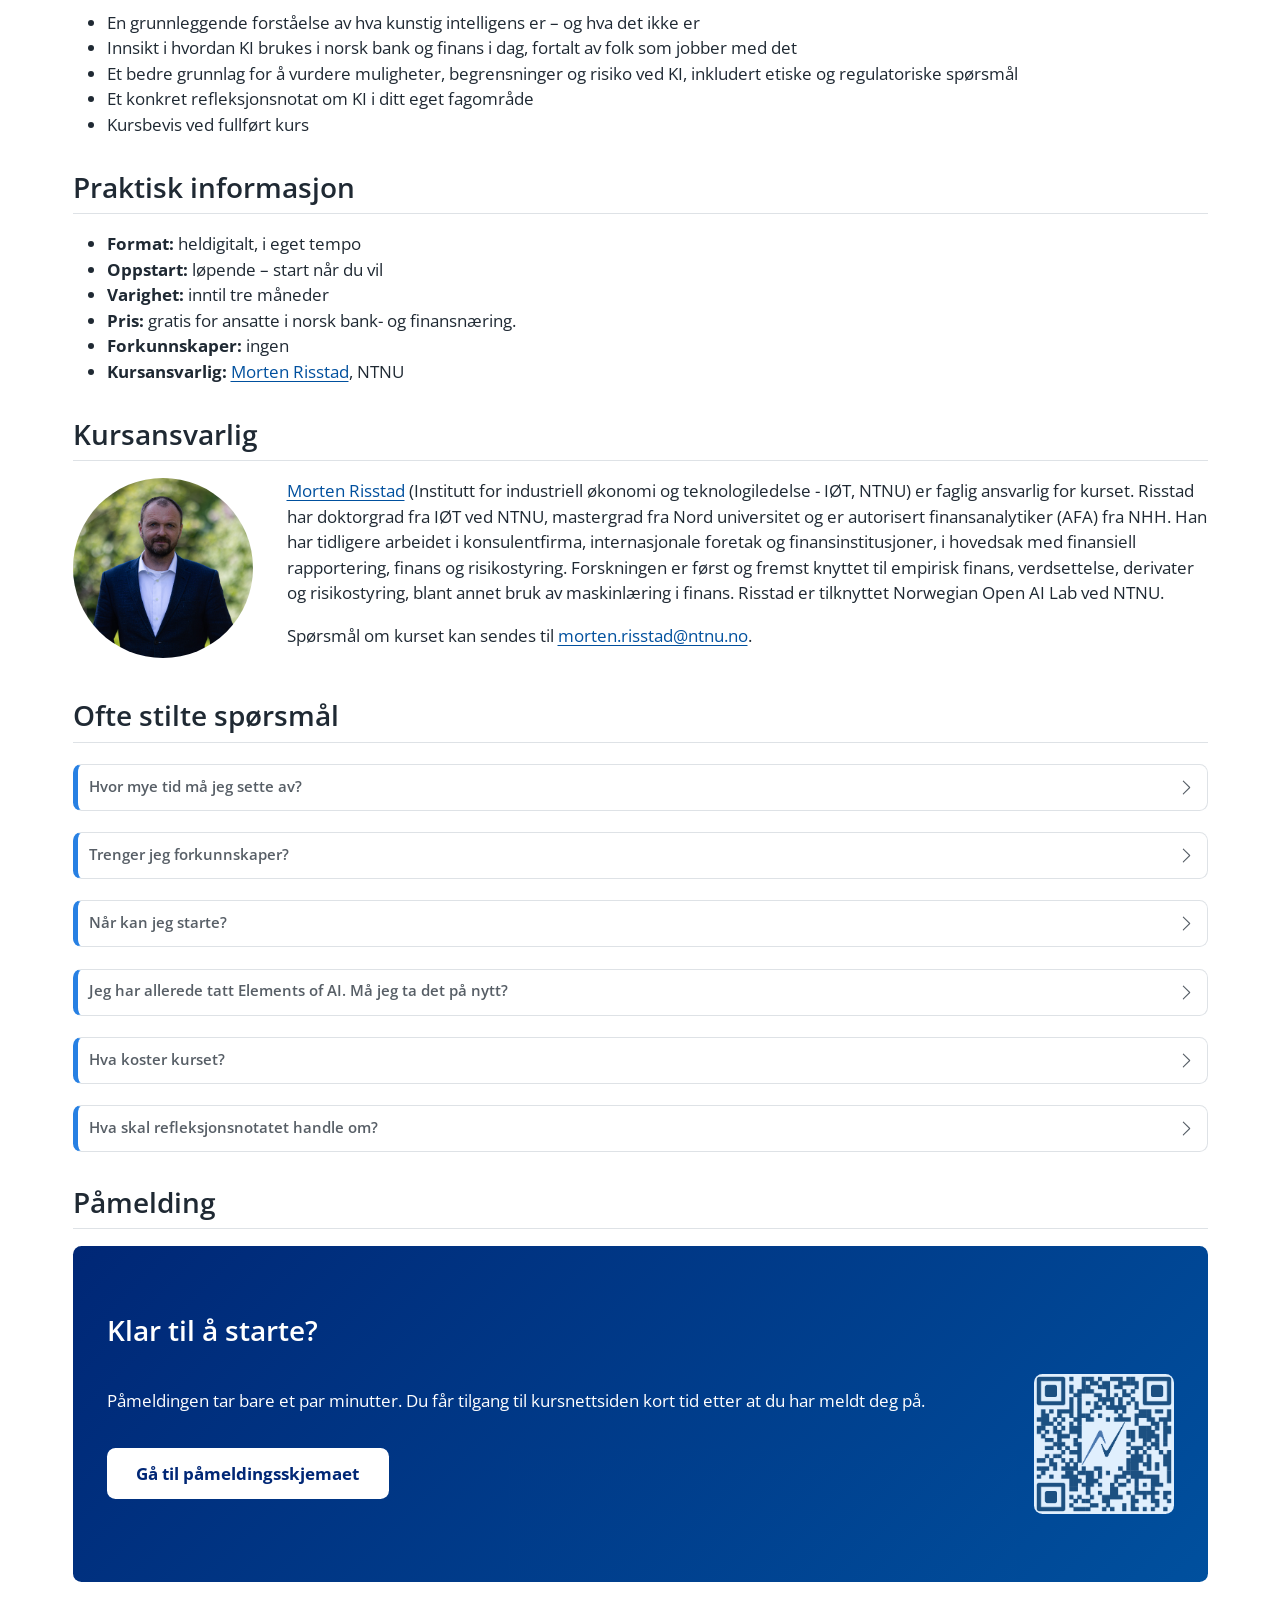
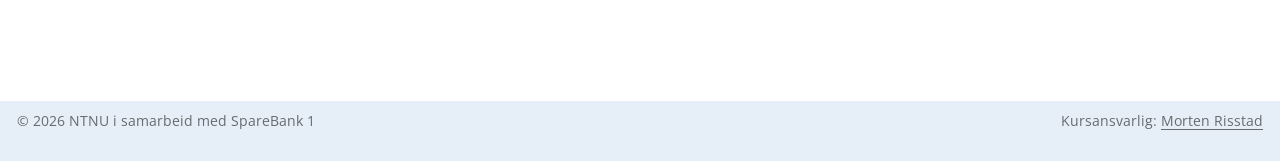
==== commit e0725fe4: "Oppdater nettsiden 2026-10-19 06:42" ====
--- a/index.html
+++ b/index.html
@@ -136,7 +136,7 @@
 <section id="om-kurset" class="level2">
 <h2 class="anchored" data-anchor-id="om-kurset">Om kurset</h2>
 <p>Kunstig intelligens (KI) endrer måten banker og finansforetak arbeider på – fra kundeservice og kredittvurdering til hvitvaskingskontroll og risikostyring. Dette kurset gir deg et solid grunnlag for å forstå hva KI er, hva teknologien kan og ikke kan, og hvordan den kan tas i bruk i din egen arbeidshverdag.</p>
-<p>Kurset er utviklet av NTNU i samarbeid med SpareBank 1. Det er heldigitalt, har løpende opptak, og du bestemmer selv når og hvor du jobber med det.</p>
+<p>Kurset er utviklet av NTNU i samarbeid med <a href="https://www.sparebank1.no">SpareBank1</a>. Det er heldigitalt, har løpende opptak, og du bestemmer selv når og hvor du jobber med det.</p>
 <div class="card-grid">
 <div class="step-card">
 <p><strong>Hvem passer kurset for?</strong></p>
